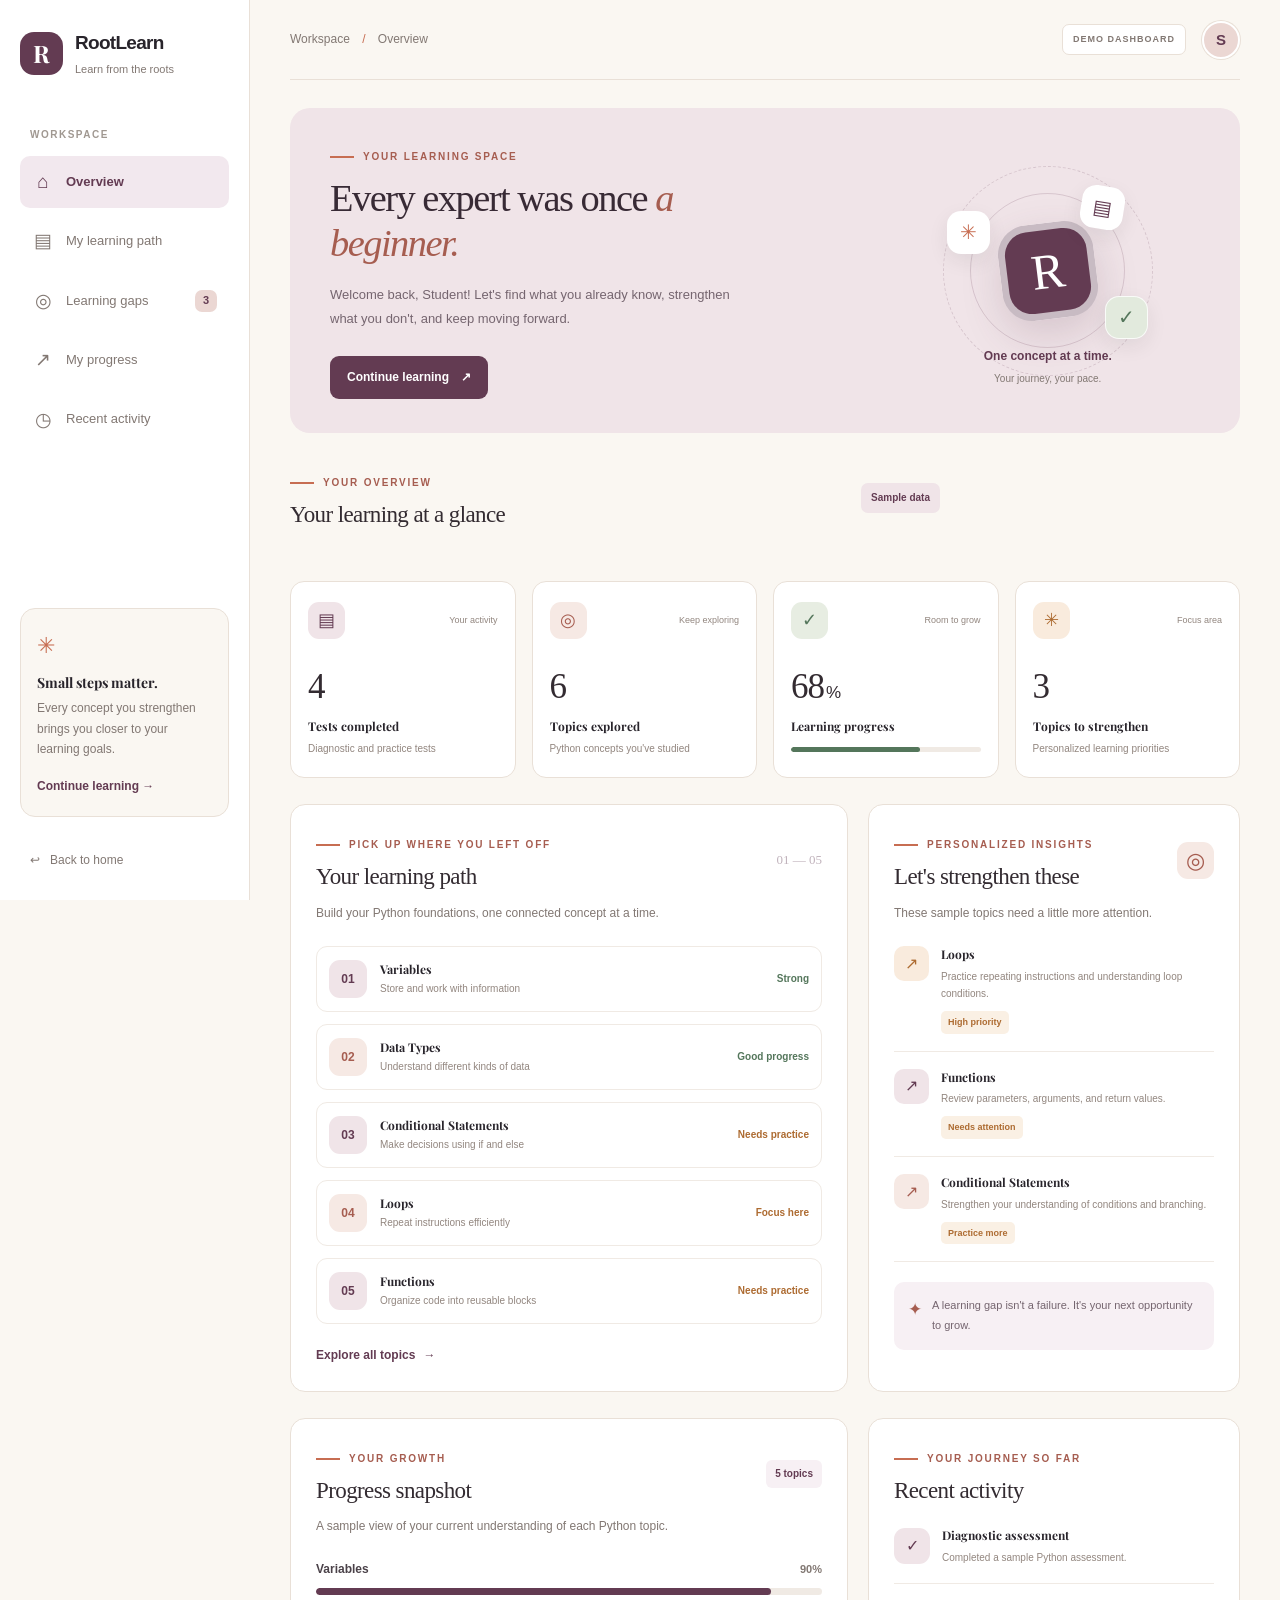
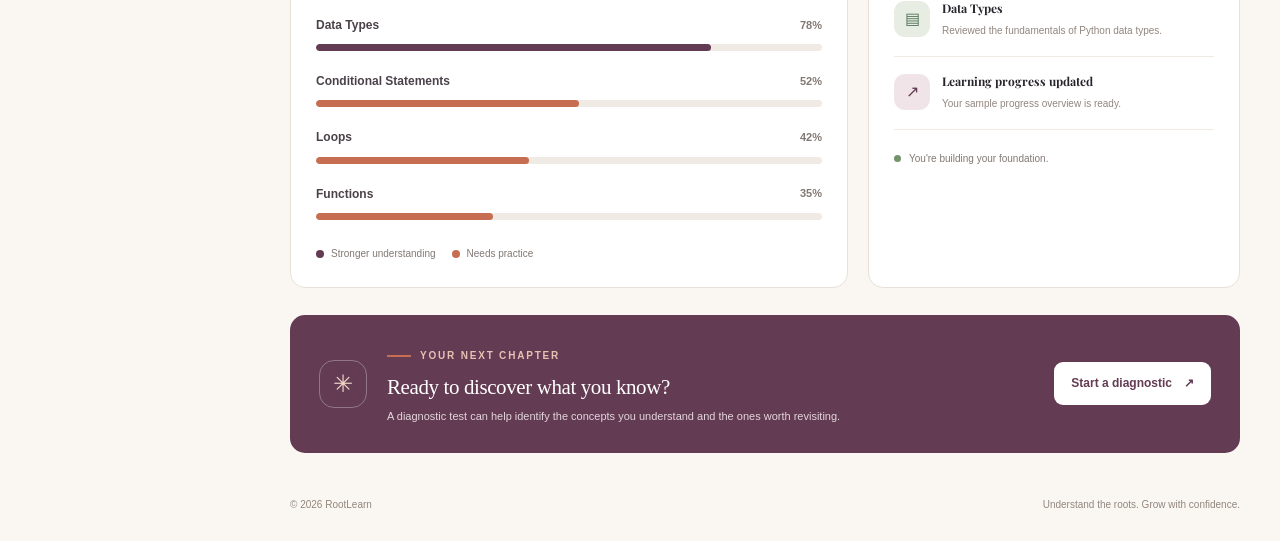
==== frontend/pages/dashboard.html @ 0cfa4fae "Initial commit: frontend, backend, and database setup" ====
<!DOCTYPE html>
<html lang="en">
<head>
    <meta charset="UTF-8">
    <meta name="viewport" content="width=device-width, initial-scale=1.0">

    <meta
        name="description"
        content="Your personalized RootLearn student dashboard."
    >

    <title>Student Dashboard | RootLearn</title>

    <link rel="stylesheet" href="../css/variables.css">
    <link rel="stylesheet" href="../css/style.css">
    <link rel="stylesheet" href="../css/dashboard.css">
</head>

<body class="dashboard-body">

    <div class="dashboard-layout">

        <!-- SIDEBAR -->
        <aside class="dashboard-sidebar" id="dashboardSidebar">

            <a href="../index.html" class="dashboard-brand">
                <span class="brand-mark">R</span>

                <span>
                    <strong>RootLearn</strong>
                    <small>Learn from the roots</small>
                </span>
            </a>

            <div class="sidebar-label">WORKSPACE</div>

            <nav class="sidebar-navigation" aria-label="Dashboard navigation">

                <a href="#overview" class="sidebar-link active">
                    <span class="sidebar-icon">⌂</span>
                    <span>Overview</span>
                </a>

                <a href="#learning-path" class="sidebar-link">
                    <span class="sidebar-icon">▤</span>
                    <span>My learning path</span>
                </a>

                <a href="#learning-gaps" class="sidebar-link">
                    <span class="sidebar-icon">◎</span>
                    <span>Learning gaps</span>
                    <span class="sidebar-count">3</span>
                </a>

                <a href="#progress" class="sidebar-link">
                    <span class="sidebar-icon">↗</span>
                    <span>My progress</span>
                </a>

                <a href="#recent-activity" class="sidebar-link">
                    <span class="sidebar-icon">◷</span>
                    <span>Recent activity</span>
                </a>

            </nav>

            <div class="sidebar-bottom">

                <div class="sidebar-help-card">
                    <span class="help-icon">✳</span>

                    <h3>Small steps matter.</h3>

                    <p>
                        Every concept you strengthen brings you
                        closer to your learning goals.
                    </p>

                    <a href="#learning-path">
                        Continue learning →
                    </a>
                </div>

                <a href="../index.html" class="sidebar-logout">
                    <span>↩</span>
                    Back to home
                </a>

            </div>

        </aside>


        <!-- MAIN CONTENT -->
        <main class="dashboard-main" id="overview">

            <!-- TOP BAR -->
            <header class="dashboard-topbar">

                <button
                    type="button"
                    class="mobile-menu-button"
                    id="mobileMenuButton"
                    aria-label="Toggle navigation menu"
                    aria-expanded="false"
                    aria-controls="dashboardSidebar"
                >
                    ☰
                </button>

                <div class="breadcrumb">
                    Workspace <span>/</span> Overview
                </div>

                <div class="topbar-actions">

                    <span class="demo-badge">
                        DEMO DASHBOARD
                    </span>

                    <div class="student-avatar" aria-label="Student profile">
                        S
                    </div>

                </div>

            </header>


            <!-- WELCOME -->
            <section class="welcome-section">

                <div class="welcome-copy">

                    <div class="eyebrow">
                        YOUR LEARNING SPACE
                    </div>

                    <h1>
                        Every expert was once
                        <span>a beginner.</span>
                    </h1>

                    <p>
                        Welcome back, Student! Let's find what you
                        already know, strengthen what you don't,
                        and keep moving forward.
                    </p>

                    <a href="#learning-path" class="button button-primary">
                        Continue learning <span aria-hidden="true">↗</span>
                    </a>

                </div>

                <div class="welcome-art" aria-hidden="true">

                    <div class="art-orbit orbit-one"></div>
                    <div class="art-orbit orbit-two"></div>

                    <div class="art-center">
                        <span>R</span>
                    </div>

                    <div class="art-floating art-book">▤</div>
                    <div class="art-floating art-sparkle">✳</div>
                    <div class="art-floating art-check">✓</div>

                    <div class="art-caption">
                        <strong>One concept at a time.</strong>
                        <span>Your journey, your pace.</span>
                    </div>

                </div>

            </section>


            <!-- LEARNING OVERVIEW -->
            <section class="dashboard-section">

                <div class="section-heading">

                    <div>
                        <div class="eyebrow">YOUR OVERVIEW</div>
                        <h2>Your learning at a glance</h2>
                    </div>

                    <span class="sample-note">
                        Sample data
                    </span>

                </div>

                <div class="stats-grid">

                    <article class="stat-card">
                        <div class="stat-card-top">
                            <span class="stat-icon plum-icon">▤</span>
                            <span class="stat-trend">Your activity</span>
                        </div>

                        <div class="stat-number" id="testsCompleted">4</div>
                        <h3>Tests completed</h3>
                        <p>Diagnostic and practice tests</p>
                    </article>

                    <article class="stat-card">
                        <div class="stat-card-top">
                            <span class="stat-icon rose-icon">◎</span>
                            <span class="stat-trend">Keep exploring</span>
                        </div>

                        <div class="stat-number" id="topicsStudied">6</div>
                        <h3>Topics explored</h3>
                        <p>Python concepts you've studied</p>
                    </article>

                    <article class="stat-card">
                        <div class="stat-card-top">
                            <span class="stat-icon green-icon">✓</span>
                            <span class="stat-trend">Room to grow</span>
                        </div>

                        <div class="stat-number">
                            <span id="overallProgress">68</span><small>%</small>
                        </div>

                        <h3>Learning progress</h3>

                        <div
                            class="mini-progress"
                            role="progressbar"
                            aria-label="Overall learning progress"
                            aria-valuemin="0"
                            aria-valuemax="100"
                            aria-valuenow="68"
                            id="overallProgressBar"
                        >
                            <span style="width: 68%"></span>
                        </div>
                    </article>

                    <article class="stat-card">
                        <div class="stat-card-top">
                            <span class="stat-icon orange-icon">✳</span>
                            <span class="stat-trend">Focus area</span>
                        </div>

                        <div class="stat-number" id="gapsCount">3</div>
                        <h3>Topics to strengthen</h3>
                        <p>Personalized learning priorities</p>
                    </article>

                </div>

            </section>


            <!-- LEARNING PATH AND GAPS -->
            <div class="dashboard-content-grid">

                <section
                    class="dashboard-panel learning-panel"
                    id="learning-path"
                >

                    <div class="panel-heading">

                        <div>
                            <div class="eyebrow">PICK UP WHERE YOU LEFT OFF</div>
                            <h2>Your learning path</h2>
                        </div>

                        <span class="panel-decoration">01 — 05</span>

                    </div>

                    <p class="panel-description">
                        Build your Python foundations, one connected
                        concept at a time.
                    </p>

                    <div class="learning-path-list" id="learningPathList">

                        <!-- Populated by dashboard.js -->

                    </div>

                    <a href="#learning-path" class="text-link" id="viewTopicsButton">
                        Explore all topics <span aria-hidden="true">→</span>
                    </a>

                </section>


                <section
                    class="dashboard-panel gaps-panel"
                    id="learning-gaps"
                >

                    <div class="panel-heading">

                        <div>
                            <div class="eyebrow">PERSONALIZED INSIGHTS</div>
                            <h2>Let's strengthen these</h2>
                        </div>

                        <span class="gap-heading-icon">◎</span>

                    </div>

                    <p class="panel-description">
                        These sample topics need a little more attention.
                    </p>

                    <div class="gap-list" id="learningGapsList">

                        <!-- Populated by dashboard.js -->

                    </div>

                    <div class="encouragement-box">
                        <span>✦</span>

                        <p>
                            A learning gap isn't a failure.
                            It's your next opportunity to grow.
                        </p>
                    </div>

                </section>

            </div>


            <!-- PROGRESS AND ACTIVITY -->
            <div class="dashboard-content-grid lower-grid">

                <section
                    class="dashboard-panel progress-panel"
                    id="progress"
                >

                    <div class="panel-heading">

                        <div>
                            <div class="eyebrow">YOUR GROWTH</div>
                            <h2>Progress snapshot</h2>
                        </div>

                        <span class="progress-period">5 topics</span>

                    </div>

                    <p class="panel-description">
                        A sample view of your current understanding
                        of each Python topic.
                    </p>

                    <div
                        class="topic-progress-list"
                        id="topicProgressList"
                    >
                        <!-- Populated by dashboard.js -->
                    </div>

                    <div class="chart-legend">
                        <span class="legend-dot mastered-dot"></span>
                        Stronger understanding

                        <span class="legend-dot developing-dot"></span>
                        Needs practice
                    </div>

                </section>


                <section
                    class="dashboard-panel activity-panel"
                    id="recent-activity"
                >

                    <div class="panel-heading">

                        <div>
                            <div class="eyebrow">YOUR JOURNEY SO FAR</div>
                            <h2>Recent activity</h2>
                        </div>

                    </div>

                    <div class="activity-list" id="recentActivityList">
                        <!-- Populated by dashboard.js -->
                    </div>

                    <div class="activity-footer">
                        <span class="activity-status-dot"></span>
                        You're building your foundation.
                    </div>

                </section>

            </div>


            <!-- BOTTOM CALL TO ACTION -->
            <section class="dashboard-cta">

                <div class="cta-symbol" aria-hidden="true">✳</div>

                <div class="cta-copy">
                    <div class="eyebrow">YOUR NEXT CHAPTER</div>

                    <h2>Ready to discover what you know?</h2>

                    <p>
                        A diagnostic test can help identify the concepts
                        you understand and the ones worth revisiting.
                    </p>
                </div>

                <button
                    type="button"
                    class="button button-light"
                    id="startDiagnosticButton"
                >
                    Start a diagnostic <span aria-hidden="true">↗</span>
                </button>

            </section>


            <footer class="dashboard-footer">
                <span>© <span id="dashboardYear"></span> RootLearn</span>
                <span>Understand the roots. Grow with confidence.</span>
            </footer>

        </main>

    </div>


    <!-- FEEDBACK MESSAGE -->
    <div
        class="dashboard-toast"
        id="dashboardToast"
        role="status"
        aria-live="polite"
    ></div>

    <script src="../js/dashboard.js"></script>

</body>
</html>
---- frontend/css/variables.css ----
/* =========================================
   ROOTLEARN — DESIGN TOKENS
   ========================================= */

:root {
    /* Brand colours */
    --color-bg: #FAF7F2;
    --color-primary: #633B52;
    --color-primary-dark: #48283B;
    --color-accent: #C76D52;
    --color-accent-soft: #EBD7D3;

    /* Surfaces */
    --color-surface: #FFFFFF;
    --color-border: #E9E0D7;

    /* Text */
    --color-text: #28242B;
    --color-text-muted: #827873;

    /* Status colours */
    --color-success: #54765B;
    --color-warning: #A66B32;
    --color-danger: #B64A4A;

    /* Typography */
    --font-heading: Georgia, "Times New Roman", serif;
    --font-body: "Segoe UI", Arial, sans-serif;

    /* Spacing */
    --space-1: 0.25rem;
    --space-2: 0.5rem;
    --space-3: 0.75rem;
    --space-4: 1rem;
    --space-5: 1.5rem;
    --space-6: 2rem;
    --space-7: 3rem;
    --space-8: 4rem;

    /* Corners */
    --radius-sm: 8px;
    --radius-md: 16px;
    --radius-lg: 24px;
    --radius-pill: 999px;

    /* Shadows */
    --shadow-soft: 0 8px 30px rgba(40, 36, 43, 0.06);
    --shadow-hover: 0 14px 36px rgba(40, 36, 43, 0.10);

    /* Layout */
    --container-width: 1180px;

    /* Motion */
    --transition-fast: 180ms ease;
}
---- frontend/css/style.css ----
/* =========================================
   ROOTLEARN — GLOBAL STYLES
   ========================================= */

@import url("https://fonts.googleapis.com/css2?family=DM+Sans:wght@400;500;600;700&family=Playfair+Display:wght@500;600;700&display=swap");

* {
    box-sizing: border-box;
}

html {
    scroll-behavior: smooth;
}

body {
    margin: 0;
    background: var(--color-bg);
    color: var(--color-text);
    font-family: "DM Sans", var(--font-body);
    line-height: 1.6;
    -webkit-font-smoothing: antialiased;
}

button,
input,
textarea,
select {
    font: inherit;
}

button,
a {
    -webkit-tap-highlight-color: transparent;
}

a {
    color: inherit;
    text-decoration: none;
}

button {
    cursor: pointer;
}

button:focus-visible,
a:focus-visible,
input:focus-visible {
    outline: 3px solid var(--color-accent);
    outline-offset: 4px;
}

img {
    display: block;
    max-width: 100%;
}

h1,
h2,
h3,
h4,
p {
    margin-top: 0;
}

h1,
h2,
h3 {
    font-family: "Playfair Display", var(--font-heading);
    line-height: 1.15;
}

h1 {
    font-size: clamp(2.7rem, 6vw, 5rem);
    letter-spacing: -0.045em;
}

h2 {
    font-size: clamp(2rem, 4vw, 3.1rem);
    letter-spacing: -0.035em;
}

h3 {
    font-size: 1.4rem;
}

p {
    color: var(--color-text-muted);
}

.container {
    width: min(
        calc(100% - 40px),
        var(--container-width)
    );
    margin-inline: auto;
}

/* =========================================
   BUTTONS
   ========================================= */

.button {
    display: inline-flex;
    align-items: center;
    justify-content: center;
    gap: 10px;
    min-height: 46px;
    padding: 12px 22px;
    border: 1px solid transparent;
    border-radius: var(--radius-pill);
    font-size: 0.94rem;
    font-weight: 700;
    transition:
        background var(--transition-fast),
        color var(--transition-fast),
        transform var(--transition-fast),
        box-shadow var(--transition-fast);
}

.button:hover {
    transform: translateY(-2px);
}

.button-primary {
    background: var(--color-primary);
    color: white;
}

.button-primary:hover {
    background: var(--color-primary-dark);
    box-shadow: var(--shadow-soft);
}

.button-secondary {
    background: transparent;
    color: var(--color-primary);
    border-color: var(--color-border);
}

.button-secondary:hover {
    background: var(--color-accent-soft);
    border-color: var(--color-accent-soft);
}

/* =========================================
   NAVIGATION
   ========================================= */

.site-header {
    position: sticky;
    top: 0;
    z-index: 100;
    background: rgba(250, 247, 242, 0.92);
    backdrop-filter: blur(16px);
    border-bottom: 1px solid rgba(233, 224, 215, 0.8);
}

.navbar {
    min-height: 78px;
    display: flex;
    align-items: center;
    justify-content: space-between;
    gap: 24px;
}

.brand {
    display: inline-flex;
    align-items: center;
    gap: 11px;
    color: var(--color-primary);
    font-weight: 700;
    font-size: 1.3rem;
    letter-spacing: -0.04em;
}

.brand-mark {
    display: grid;
    place-items: center;
    width: 38px;
    height: 38px;
    border-radius: 12px;
    background: var(--color-primary);
    color: white;
    font-family: "Playfair Display", Georgia, serif;
    font-size: 1.35rem;
}

.nav-links {
    display: flex;
    align-items: center;
    gap: 30px;
}

.nav-links a {
    color: var(--color-text-muted);
    font-size: 0.92rem;
    font-weight: 600;
    transition: color var(--transition-fast);
}

.nav-links a:hover {
    color: var(--color-primary);
}

.nav-actions {
    display: flex;
    align-items: center;
    gap: 12px;
}

/* =========================================
   LABELS AND CARDS
   ========================================= */

.eyebrow {
    display: inline-flex;
    align-items: center;
    gap: 9px;
    margin-bottom: 22px;
    color: var(--color-primary);
    font-size: 0.77rem;
    font-weight: 700;
    letter-spacing: 0.12em;
    text-transform: uppercase;
}

.eyebrow::before {
    content: "";
    width: 24px;
    height: 2px;
    background: var(--color-accent);
}

.card {
    padding: 28px;
    background: var(--color-surface);
    border: 1px solid var(--color-border);
    border-radius: var(--radius-lg);
    box-shadow: var(--shadow-soft);
    transition:
        transform var(--transition-fast),
        box-shadow var(--transition-fast);
}

.card-hover:hover {
    transform: translateY(-5px);
    box-shadow: var(--shadow-hover);
}

/* =========================================
   FOOTER
   ========================================= */

.site-footer {
    padding: 32px 0;
    border-top: 1px solid var(--color-border);
}

.footer-content {
    display: flex;
    align-items: center;
    justify-content: space-between;
    gap: 20px;
    flex-wrap: wrap;
}

.footer-content p {
    margin: 0;
    font-size: 0.85rem;
}

/* =========================================
   RESPONSIVE NAVIGATION
   ========================================= */

@media (max-width: 760px) {
    .navbar {
        min-height: 70px;
        flex-wrap: wrap;
        padding-block: 14px;
    }

    .nav-links {
        order: 3;
        width: 100%;
        justify-content: center;
        gap: 20px;
        flex-wrap: wrap;
    }

    .nav-links a {
        font-size: 0.84rem;
    }

    .nav-actions .button {
        min-height: 40px;
        padding: 9px 14px;
        font-size: 0.85rem;
    }

    .container {
        width: min(calc(100% - 28px), var(--container-width));
    }

    .card {
        padding: 22px;
    }

    .footer-content {
        align-items: flex-start;
        flex-direction: column;
    }
}

@media (prefers-reduced-motion: reduce) {
    *,
    *::before,
    *::after {
        scroll-behavior: auto !important;
        transition-duration: 0.01ms !important;
        animation-duration: 0.01ms !important;
        animation-iteration-count: 1 !important;
    }
}
/* =========================================
   ROOTLEARN — LANDING PAGE
   ========================================= */

/* HERO */

.hero {
    position: relative;
    overflow: hidden;
    padding: 92px 0 110px;
}

.hero-grid {
    display: grid;
    grid-template-columns: 1.05fr 0.95fr;
    align-items: center;
    gap: 64px;
}

.hero-copy {
    position: relative;
    z-index: 2;
}

.hero-copy h1 {
    max-width: 680px;
    margin-bottom: 26px;
}

.hero-highlight {
    color: var(--color-primary);
    font-style: italic;
}

.hero-description {
    max-width: 530px;
    margin-bottom: 32px;
    font-size: 1.08rem;
    line-height: 1.9;
}

.hero-actions {
    display: flex;
    align-items: center;
    gap: 12px;
    flex-wrap: wrap;
}

.hero-note {
    display: flex;
    align-items: center;
    gap: 12px;
    margin-top: 32px;
}

.note-icon {
    display: grid;
    place-items: center;
    flex-shrink: 0;
    width: 36px;
    height: 36px;
    border-radius: 50%;
    background: var(--color-accent-soft);
    color: var(--color-primary);
}

.hero-note p {
    margin: 0;
    font-size: 0.85rem;
}


/* HERO VISUAL */

.hero-visual {
    position: relative;
    min-width: 0;
    padding: 24px 12px 50px;
}

.decor {
    position: absolute;
    z-index: 0;
    border-radius: 50%;
    pointer-events: none;
}

.decor-one {
    top: -12px;
    right: 10px;
    width: 250px;
    height: 250px;
    background: var(--color-accent-soft);
    opacity: 0.6;
}

.decor-two {
    bottom: 8px;
    left: -25px;
    width: 170px;
    height: 170px;
    background: #E6DDD0;
    opacity: 0.8;
}

.learning-card {
    position: relative;
    z-index: 1;
    padding: 32px;
    background: var(--color-surface);
    border: 1px solid var(--color-border);
    border-radius: 28px;
    box-shadow: 0 24px 70px rgba(40, 36, 43, 0.11);
}

.learning-card-top {
    display: flex;
    align-items: flex-start;
    justify-content: space-between;
    gap: 16px;
}

.small-label,
.feature-label {
    color: var(--color-text-muted);
    font-size: 0.69rem;
    font-weight: 700;
    letter-spacing: 0.11em;
}

.journey-title {
    margin: 12px 0 0;
    font-family: "Playfair Display", Georgia, serif;
    font-size: 1.8rem;
}

.journey-symbol {
    display: grid;
    place-items: center;
    width: 42px;
    height: 42px;
    flex-shrink: 0;
    border-radius: 14px;
    background: var(--color-accent-soft);
    color: var(--color-primary);
    font-size: 1.25rem;
}

.journey-status {
    display: flex;
    align-items: center;
    gap: 8px;
    margin-top: 24px;
    padding: 12px;
    border-radius: var(--radius-sm);
    background: #FAF7F2;
    color: var(--color-text-muted);
    font-size: 0.79rem;
}

.status-dot {
    width: 8px;
    height: 8px;
    border-radius: 50%;
    background: var(--color-success);
}

.journey-path {
    display: grid;
    gap: 0;
    margin-top: 20px;
}

.path-item {
    position: relative;
    display: flex;
    align-items: center;
    gap: 12px;
    padding: 17px 0;
}

.path-item + .path-item {
    border-top: 1px solid var(--color-border);
}

.path-marker {
    display: grid;
    place-items: center;
    flex-shrink: 0;
    width: 36px;
    height: 36px;
    border-radius: 12px;
    background: #F0EAE2;
    color: var(--color-primary);
    font-size: 0.9rem;
    font-weight: 700;
}

.completed .path-marker {
    background: #E8EFE5;
    color: var(--color-success);
}

.needs-attention .path-marker {
    background: var(--color-accent-soft);
    color: var(--color-primary);
}

.path-copy {
    display: grid;
    gap: 3px;
    min-width: 0;
    flex: 1;
}

.path-copy strong {
    font-size: 0.85rem;
    font-weight: 700;
}

.path-copy span {
    color: var(--color-text-muted);
    font-size: 0.75rem;
}

.path-tag {
    flex-shrink: 0;
    padding: 5px 9px;
    border-radius: var(--radius-pill);
    background: #F4F0EB;
    color: var(--color-text-muted);
    font-size: 0.68rem;
    font-weight: 700;
}

.needs-attention .path-tag {
    background: var(--color-accent-soft);
    color: var(--color-primary);
}

.learning-card-bottom {
    display: flex;
    align-items: center;
    gap: 12px;
    margin-top: 16px;
    padding-top: 20px;
    border-top: 1px solid var(--color-border);
}

.bottom-symbol {
    color: var(--color-accent);
    font-size: 1.4rem;
}

.learning-card-bottom p {
    margin: 0;
    font-size: 0.8rem;
}

.floating-note {
    position: absolute;
    z-index: 2;
    right: -14px;
    bottom: 0;
    display: flex;
    align-items: center;
    gap: 12px;
    max-width: 280px;
    padding: 17px 20px;
    background: white;
    border: 1px solid var(--color-border);
    border-radius: 18px;
    box-shadow: var(--shadow-hover);
}

.floating-note > span {
    display: grid;
    place-items: center;
    width: 36px;
    height: 36px;
    flex-shrink: 0;
    border-radius: 12px;
    background: var(--color-primary);
    color: white;
}

.floating-note strong {
    display: block;
    font-size: 0.82rem;
}

.floating-note p {
    margin: 3px 0 0;
    font-size: 0.72rem;
}


/* GENERAL SECTIONS */

.section {
    padding: 100px 0;
}

.section-heading {
    max-width: 650px;
    margin-bottom: 52px;
}

.section-heading h2 {
    margin-bottom: 20px;
}

.section-heading > p {
    max-width: 540px;
    font-size: 1rem;
    line-height: 1.9;
}


/* HOW IT WORKS */

.how-section {
    background: #F0EAE2;
}

.steps-grid {
    display: grid;
    grid-template-columns: repeat(4, minmax(0, 1fr));
    gap: 18px;
}

.step-card {
    position: relative;
    min-width: 0;
    padding: 28px 23px;
    background: rgba(255, 255, 255, 0.75);
    border: 1px solid rgba(233, 224, 215, 0.9);
    border-radius: var(--radius-md);
    transition:
        transform var(--transition-fast),
        box-shadow var(--transition-fast);
}

.step-card:hover {
    transform: translateY(-5px);
    box-shadow: var(--shadow-soft);
}

.step-number {
    position: absolute;
    top: 24px;
    right: 22px;
    color: #B4A69B;
    font-size: 0.75rem;
    font-weight: 700;
}

.step-icon {
    display: grid;
    place-items: center;
    width: 48px;
    height: 48px;
    margin-bottom: 25px;
    border-radius: 15px;
    background: var(--color-accent-soft);
    color: var(--color-primary);
    font-size: 1.4rem;
}

.step-card h3 {
    margin-bottom: 12px;
    font-size: 1.3rem;
}

.step-card p {
    margin-bottom: 0;
    font-size: 0.87rem;
    line-height: 1.8;
}


/* FEATURES */

.features-section {
    background: var(--color-bg);
}

.features-grid {
    display: grid;
    grid-template-columns: repeat(2, minmax(0, 1fr));
    gap: 20px;
}

.feature-card {
    min-width: 0;
    padding: 32px;
    background: white;
    border: 1px solid var(--color-border);
    border-radius: var(--radius-lg);
    transition:
        transform var(--transition-fast),
        box-shadow var(--transition-fast);
}

.feature-card:hover {
    transform: translateY(-4px);
    box-shadow: var(--shadow-hover);
}

.feature-card-large {
    grid-row: span 2;
    display: flex;
    flex-direction: column;
    justify-content: center;
    background: #EDE3DB;
}

.feature-icon {
    display: grid;
    place-items: center;
    width: 48px;
    height: 48px;
    margin-bottom: 26px;
    border-radius: 15px;
    background: var(--color-accent-soft);
    color: var(--color-primary);
    font-size: 1.35rem;
}

.feature-label {
    display: block;
    margin-bottom: 14px;
}

.feature-card h3 {
    max-width: 420px;
    margin-bottom: 14px;
    font-size: 1.55rem;
}

.feature-card p {
    max-width: 450px;
    margin-bottom: 0;
    line-height: 1.9;
    font-size: 0.92rem;
}

.mini-topic-map {
    display: flex;
    align-items: center;
    justify-content: space-between;
    gap: 8px;
    flex-wrap: wrap;
    margin-top: 38px;
    padding: 16px;
    background: rgba(255, 255, 255, 0.65);
    border: 1px solid rgba(99, 59, 82, 0.12);
    border-radius: 14px;
}

.mini-topic-map span:nth-child(odd) {
    padding: 9px 12px;
    border-radius: 10px;
    background: white;
    color: var(--color-primary);
    font-size: 0.77rem;
    font-weight: 700;
}

.mini-topic-map span:nth-child(even) {
    color: var(--color-accent);
}


/* APPROACH */

.approach-section {
    padding: 90px 0;
    background: var(--color-primary);
    color: white;
}

.approach-inner {
    display: grid;
    grid-template-columns: 100px minmax(0, 700px);
    align-items: start;
    justify-content: center;
    gap: 40px;
}

.approach-symbol {
    display: grid;
    place-items: center;
    width: 82px;
    height: 82px;
    border: 1px solid rgba(255, 255, 255, 0.3);
    border-radius: 25px;
    color: #F0C6B8;
    font-size: 2.5rem;
}

.approach-section .eyebrow {
    color: #F0C6B8;
}

.approach-section h2 {
    margin-bottom: 24px;
    color: white;
}

.approach-section p {
    max-width: 620px;
    margin-bottom: 0;
    color: rgba(255, 255, 255, 0.75);
    line-height: 1.9;
}


/* FINAL CALL TO ACTION */

.final-cta {
    padding: 100px 0;
    text-align: center;
}

.final-cta-inner {
    display: flex;
    align-items: center;
    flex-direction: column;
}

.final-cta h2 {
    margin-bottom: 22px;
}

.final-cta p {
    max-width: 530px;
    margin-bottom: 30px;
    line-height: 1.9;
}

.button-light {
    background: var(--color-accent);
    color: white;
}

.button-light:hover {
    background: #AE593F;
    box-shadow: var(--shadow-soft);
}


/* RESPONSIVE LANDING PAGE */

@media (max-width: 1000px) {
    .hero-grid {
        grid-template-columns: 1fr;
        gap: 35px;
    }

    .hero-copy {
        max-width: 720px;
    }

    .hero-visual {
        width: min(100%, 620px);
        margin-inline: auto;
    }

    .steps-grid {
        grid-template-columns: repeat(2, minmax(0, 1fr));
    }

    .approach-inner {
        grid-template-columns: 75px minmax(0, 1fr);
        gap: 25px;
    }

    .approach-symbol {
        width: 70px;
        height: 70px;
    }
}

@media (max-width: 600px) {
    .hero {
        padding: 60px 0 80px;
    }

    .hero-grid {
        gap: 25px;
    }

    .hero-actions {
        align-items: stretch;
        flex-direction: column;
    }

    .hero-actions .button {
        width: 100%;
    }

    .hero-visual {
        padding: 18px 0 45px;
    }

    .learning-card {
        padding: 22px 18px;
        border-radius: 22px;
    }

    .journey-title {
        font-size: 1.45rem;
    }

    .path-item {
        gap: 9px;
    }

    .path-copy strong {
        font-size: 0.76rem;
    }

    .path-copy span {
        font-size: 0.69rem;
    }

    .path-tag {
        padding: 4px 7px;
        font-size: 0.62rem;
    }

    .floating-note {
        right: 0;
        max-width: 245px;
        padding: 13px 15px;
    }

    .section {
        padding: 70px 0;
    }

    .steps-grid,
    .features-grid {
        grid-template-columns: 1fr;
    }

    .feature-card-large {
        grid-row: auto;
    }

    .mini-topic-map {
        justify-content: center;
    }

    .approach-section {
        padding: 70px 0;
    }

    .approach-inner {
        grid-template-columns: 1fr;
        gap: 24px;
    }

    .final-cta {
        padding: 75px 0;
    }
}
---- frontend/css/dashboard.css ----
/* ==========================================
   ROOTLEARN — STUDENT DASHBOARD
   Warm editorial learning experience
========================================== */

.dashboard-body {
    margin: 0;
    min-height: 100vh;
    background: #FAF7F2;
    color: #28242B;
    font-family: "Segoe UI", Arial, sans-serif;
    font-size: 14px;
}

.dashboard-body * {
    box-sizing: border-box;
}

.dashboard-body a {
    text-decoration: none;
}

.dashboard-layout {
    min-height: 100vh;
}

/* ==========================================
   SIDEBAR
========================================== */

.dashboard-sidebar {
    position: fixed;
    inset: 0 auto 0 0;
    z-index: 100;
    display: flex;
    flex-direction: column;
    width: 250px;
    padding: 28px 20px 20px;
    background: #FFFFFF;
    border-right: 1px solid #E9E0D7;
    overflow-y: auto;
}

.dashboard-brand {
    display: flex;
    align-items: center;
    gap: 12px;
    margin-bottom: 48px;
    color: #28242B;
}

.brand-mark {
    display: grid;
    place-items: center;
    width: 43px;
    height: 43px;
    border-radius: 14px;
    background: #633B52;
    color: white;
    font-size: 24px;
    font-weight: 700;
}

.dashboard-brand strong,
.dashboard-brand small {
    display: block;
}

.dashboard-brand strong {
    font-size: 19px;
    letter-spacing: -0.7px;
}

.dashboard-brand small {
    margin-top: 3px;
    color: #827873;
    font-size: 11px;
}

.sidebar-label {
    margin: 0 0 13px 10px;
    color: #A09891;
    font-size: 10px;
    font-weight: 700;
    letter-spacing: 1.5px;
}

.sidebar-navigation {
    display: grid;
    gap: 7px;
}

.sidebar-link {
    display: flex;
    align-items: center;
    gap: 12px;
    min-height: 46px;
    padding: 11px 12px;
    border-radius: 10px;
    color: #827873;
    font-size: 13px;
    font-weight: 500;
    transition: background 0.2s ease, color 0.2s ease;
}

.sidebar-link:hover {
    background: #FAF7F2;
    color: #633B52;
}

.sidebar-link.active {
    background: #F2E8EE;
    color: #633B52;
    font-weight: 700;
}

.sidebar-icon {
    display: grid;
    place-items: center;
    width: 22px;
    font-size: 19px;
}

.sidebar-count {
    display: grid;
    place-items: center;
    width: 22px;
    height: 22px;
    margin-left: auto;
    border-radius: 7px;
    background: #EBD7D3;
    color: #633B52;
    font-size: 11px;
    font-weight: 700;
}

.sidebar-bottom {
    margin-top: auto;
    padding-top: 32px;
}

.sidebar-help-card {
    padding: 19px 16px;
    border: 1px solid #E9E0D7;
    border-radius: 15px;
    background: #FAF7F2;
}

.help-icon {
    color: #C76D52;
    font-size: 22px;
}

.sidebar-help-card h3 {
    margin: 12px 0 7px;
    font-size: 14px;
}

.sidebar-help-card p {
    margin: 0 0 15px;
    color: #827873;
    font-size: 12px;
    line-height: 1.7;
}

.sidebar-help-card a {
    color: #633B52;
    font-size: 12px;
    font-weight: 700;
}

.sidebar-logout {
    display: flex;
    align-items: center;
    gap: 10px;
    margin-top: 24px;
    padding: 10px;
    color: #827873;
    font-size: 12px;
}

/* ==========================================
   MAIN CONTENT AND TOP BAR
========================================== */

.dashboard-main {
    min-width: 0;
    margin-left: 250px;
    padding: 0 40px 24px;
}

.dashboard-topbar {
    display: flex;
    align-items: center;
    justify-content: space-between;
    min-height: 80px;
    border-bottom: 1px solid #E9E0D7;
}

.breadcrumb {
    color: #827873;
    font-size: 12px;
}

.breadcrumb span {
    margin: 0 9px;
    color: #C76D52;
}

.topbar-actions {
    display: flex;
    align-items: center;
    gap: 16px;
}

.demo-badge {
    padding: 7px 10px;
    border: 1px solid #E9E0D7;
    border-radius: 7px;
    background: white;
    color: #827873;
    font-size: 9px;
    font-weight: 800;
    letter-spacing: 1px;
}

.student-avatar {
    display: grid;
    place-items: center;
    width: 38px;
    height: 38px;
    border: 2px solid white;
    border-radius: 50%;
    background: #EBD7D3;
    color: #633B52;
    font-size: 15px;
    font-weight: 700;
    box-shadow: 0 0 0 1px #E9E0D7;
}

.mobile-menu-button {
    display: none;
}

/* ==========================================
   WELCOME SECTION
========================================== */

.welcome-section {
    position: relative;
    display: grid;
    grid-template-columns: 1.3fr 0.7fr;
    align-items: center;
    min-height: 285px;
    margin-top: 28px;
    padding: 34px 40px;
    overflow: hidden;
    border-radius: 20px;
    background: #F0E4E8;
}

.welcome-copy {
    position: relative;
    z-index: 2;
    max-width: 530px;
}

.eyebrow {
    margin-bottom: 11px;
    color: #A65D50;
    font-size: 10px;
    font-weight: 800;
    letter-spacing: 1.8px;
}

.welcome-copy h1 {
    max-width: 470px;
    margin: 0;
    color: #382A35;
    font-family: Georgia, "Times New Roman", serif;
    font-size: clamp(29px, 3vw, 42px);
    font-weight: 500;
    letter-spacing: -1.5px;
    line-height: 1.18;
}

.welcome-copy h1 span {
    color: #A65D50;
    font-style: italic;
}

.welcome-copy > p {
    max-width: 420px;
    margin: 16px 0 24px;
    color: #75656F;
    font-size: 13px;
    line-height: 1.9;
}

.dashboard-body .button {
    display: inline-flex;
    align-items: center;
    justify-content: center;
    gap: 12px;
    min-height: 43px;
    padding: 12px 17px;
    border: 0;
    border-radius: 9px;
    cursor: pointer;
    font-family: inherit;
    font-size: 12px;
    font-weight: 700;
    transition: transform 0.2s ease, background 0.2s ease;
}

.dashboard-body .button:hover {
    transform: translateY(-2px);
}

.dashboard-body .button-primary {
    background: #633B52;
    color: white;
}

.dashboard-body .button-primary:hover {
    background: #4D2C40;
}

/* Decorative learning illustration */

.welcome-art {
    position: relative;
    display: grid;
    place-items: center;
    min-height: 230px;
}

.art-orbit {
    position: absolute;
    width: 180px;
    height: 180px;
    border: 1px solid rgba(99, 59, 82, 0.18);
    border-radius: 50%;
}

.orbit-one {
    width: 155px;
    height: 155px;
}

.orbit-two {
    width: 210px;
    height: 210px;
    border-style: dashed;
}

.art-center {
    position: relative;
    z-index: 2;
    display: grid;
    place-items: center;
    width: 96px;
    height: 96px;
    border: 7px solid rgba(255, 255, 255, 0.65);
    border-radius: 30px;
    background: #633B52;
    color: white;
    font-family: Georgia, serif;
    font-size: 50px;
    box-shadow: 0 15px 40px rgba(99, 59, 82, 0.18);
    transform: rotate(-7deg);
}

.art-floating {
    position: absolute;
    z-index: 3;
    display: grid;
    place-items: center;
    width: 43px;
    height: 43px;
    border: 1px solid rgba(255, 255, 255, 0.8);
    border-radius: 14px;
    background: white;
    box-shadow: 0 7px 20px rgba(40, 36, 43, 0.08);
    font-size: 20px;
}

.art-book {
    top: 30px;
    right: 25%;
    color: #633B52;
    transform: rotate(9deg);
}

.art-sparkle {
    top: 55px;
    left: 17%;
    color: #C76D52;
}

.art-check {
    right: 17%;
    bottom: 47px;
    background: #E2EADD;
    color: #54765B;
}

.art-caption {
    position: absolute;
    right: 0;
    bottom: -1px;
    left: 0;
    display: grid;
    gap: 4px;
    text-align: center;
}

.art-caption strong {
    color: #633B52;
    font-size: 12px;
}

.art-caption span {
    color: #827873;
    font-size: 10px;
}

/* ==========================================
   SECTION HEADINGS
========================================== */

.dashboard-section {
    margin-top: 35px;
}

.section-heading,
.panel-heading {
    display: flex;
    align-items: center;
    justify-content: space-between;
    gap: 15px;
}

.section-heading h2,
.panel-heading h2 {
    margin: 0;
    color: #332B31;
    font-family: Georgia, "Times New Roman", serif;
    font-size: 23px;
    font-weight: 500;
    letter-spacing: -0.6px;
}

.sample-note {
    padding: 7px 10px;
    border-radius: 7px;
    background: #F0E4E8;
    color: #633B52;
    font-size: 10px;
    font-weight: 700;
}

/* ==========================================
   STATISTICS CARDS
========================================== */

.stats-grid {
    display: grid;
    grid-template-columns: repeat(4, minmax(0, 1fr));
    gap: 16px;
    margin-top: 21px;
}

.stat-card {
    min-width: 0;
    padding: 20px 17px;
    border: 1px solid #E9E0D7;
    border-radius: 14px;
    background: #FFFFFF;
    transition: transform 0.2s ease, box-shadow 0.2s ease;
}

.stat-card:hover {
    transform: translateY(-3px);
    box-shadow: 0 10px 25px rgba(40, 36, 43, 0.05);
}

.stat-card-top {
    display: flex;
    align-items: center;
    justify-content: space-between;
    gap: 7px;
}

.stat-icon {
    display: grid;
    place-items: center;
    width: 37px;
    height: 37px;
    border-radius: 11px;
    font-size: 18px;
}

.plum-icon {
    background: #F0E4E8;
    color: #633B52;
}

.rose-icon {
    background: #F6E9E4;
    color: #A65D50;
}

.green-icon {
    background: #E7EDE2;
    color: #54765B;
}

.orange-icon {
    background: #F9EBDD;
    color: #AD6B31;
}

.stat-trend {
    color: #92867F;
    font-size: 9px;
}

.stat-number {
    margin-top: 20px;
    color: #332B31;
    font-family: Georgia, serif;
    font-size: 35px;
    font-weight: 500;
    letter-spacing: -1px;
}

.stat-number small {
    margin-left: 2px;
    font-family: "Segoe UI", Arial, sans-serif;
    font-size: 17px;
}

.stat-card h3 {
    margin: 5px 0 8px;
    font-size: 12px;
    font-weight: 700;
}

.stat-card > p {
    margin: 0;
    color: #92867F;
    font-size: 10px;
    line-height: 1.6;
}

.mini-progress {
    height: 5px;
    margin-top: 14px;
    overflow: hidden;
    border-radius: 10px;
    background: #F0EAE4;
}

.mini-progress span {
    display: block;
    height: 100%;
    border-radius: inherit;
    background: #54765B;
    transition: width 0.5s ease;
}

/* ==========================================
   TWO-COLUMN PANELS
========================================== */

.dashboard-content-grid {
    display: grid;
    grid-template-columns: minmax(0, 1.2fr) minmax(0, 0.8fr);
    gap: 20px;
    margin-top: 26px;
}

.dashboard-panel {
    min-width: 0;
    padding: 25px;
    border: 1px solid #E9E0D7;
    border-radius: 15px;
    background: #FFFFFF;
}

.panel-decoration {
    color: #C1B3BC;
    font-family: Georgia, serif;
    font-size: 13px;
}

.gap-heading-icon {
    display: grid;
    place-items: center;
    width: 37px;
    height: 37px;
    border-radius: 11px;
    background: #F6E9E4;
    color: #A65D50;
    font-size: 22px;
}

.panel-description {
    margin: 12px 0 22px;
    color: #827873;
    font-size: 12px;
    line-height: 1.8;
}

/* ==========================================
   LEARNING PATH
========================================== */

.learning-path-list {
    display: grid;
    gap: 12px;
}

.learning-topic {
    display: flex;
    align-items: center;
    gap: 13px;
    padding: 13px 12px;
    border: 1px solid #F0EAE4;
    border-radius: 11px;
    transition: border-color 0.2s ease, background 0.2s ease;
}

.learning-topic:hover {
    border-color: #D9C5D0;
    background: #FDFBFA;
}

.topic-number {
    display: grid;
    place-items: center;
    flex: 0 0 38px;
    height: 38px;
    border-radius: 11px;
    background: #F0E4E8;
    color: #633B52;
    font-size: 12px;
    font-weight: 800;
}

.learning-topic:nth-child(even) .topic-number {
    background: #F6E9E4;
    color: #A65D50;
}

.learning-topic-copy {
    flex: 1;
    min-width: 0;
}

.learning-topic-copy h3 {
    margin: 0 0 5px;
    font-size: 12px;
}

.learning-topic-copy p {
    margin: 0;
    color: #92867F;
    font-size: 10px;
    line-height: 1.5;
}

.topic-status {
    flex-shrink: 0;
    color: #827873;
    font-size: 10px;
    font-weight: 600;
}

.topic-status.status-strong {
    color: #54765B;
}

.topic-status.status-focus {
    color: #AD6B31;
}

.text-link {
    display: inline-flex;
    align-items: center;
    gap: 8px;
    margin-top: 22px;
    color: #633B52;
    font-size: 12px;
    font-weight: 700;
}

/* ==========================================
   LEARNING GAPS
========================================== */

.gap-list {
    display: grid;
    gap: 0;
}

.gap-item {
    display: flex;
    align-items: flex-start;
    gap: 12px;
    padding: 17px 0;
    border-bottom: 1px solid #F0EAE4;
}

.gap-item:first-child {
    padding-top: 0;
}

.gap-marker {
    display: grid;
    place-items: center;
    flex: 0 0 35px;
    height: 35px;
    border-radius: 10px;
    background: #F9EBDD;
    color: #AD6B31;
    font-size: 16px;
}

.gap-item:nth-child(2) .gap-marker {
    background: #F0E4E8;
    color: #633B52;
}

.gap-item:nth-child(3) .gap-marker {
    background: #F6E9E4;
    color: #A65D50;
}

.gap-item-copy {
    flex: 1;
    min-width: 0;
}

.gap-item-copy h3 {
    margin: 2px 0 6px;
    font-size: 12px;
}

.gap-item-copy p {
    margin: 0;
    color: #92867F;
    font-size: 10px;
    line-height: 1.7;
}

.gap-level {
    display: inline-block;
    margin-top: 9px;
    padding: 4px 7px;
    border-radius: 5px;
    background: #FAF0E4;
    color: #AD6B31;
    font-size: 9px;
    font-weight: 700;
}

.encouragement-box {
    display: flex;
    align-items: flex-start;
    gap: 10px;
    margin-top: 20px;
    padding: 14px;
    border-radius: 10px;
    background: #F7F0F4;
}

.encouragement-box > span {
    color: #A65D50;
    font-size: 17px;
}

.encouragement-box p {
    margin: 0;
    color: #75656F;
    font-size: 11px;
    line-height: 1.8;
}

/* ==========================================
   PROGRESS SNAPSHOT
========================================== */

.progress-period {
    padding: 6px 9px;
    border-radius: 6px;
    background: #F7F0F4;
    color: #633B52;
    font-size: 10px;
    font-weight: 700;
}

.topic-progress-list {
    display: grid;
    gap: 21px;
}

.topic-progress-item {
    display: grid;
    gap: 9px;
}

.topic-progress-heading {
    display: flex;
    align-items: center;
    justify-content: space-between;
    gap: 10px;
}

.topic-progress-heading span:first-child {
    color: #4B4249;
    font-size: 12px;
    font-weight: 600;
}

.topic-progress-heading span:last-child {
    color: #827873;
    font-size: 11px;
    font-weight: 700;
}

.topic-progress-track {
    height: 7px;
    overflow: hidden;
    border-radius: 10px;
    background: #F0EAE4;
}

.topic-progress-fill {
    height: 100%;
    border-radius: inherit;
    background: #633B52;
    transition: width 0.6s ease;
}

.topic-progress-fill.needs-practice {
    background: #C76D52;
}

.chart-legend {
    display: flex;
    align-items: center;
    flex-wrap: wrap;
    gap: 7px;
    margin-top: 26px;
    color: #827873;
    font-size: 10px;
}

.legend-dot {
    width: 8px;
    height: 8px;
    border-radius: 50%;
}

.mastered-dot {
    background: #633B52;
}

.developing-dot {
    margin-left: 9px;
    background: #C76D52;
}

/* ==========================================
   RECENT ACTIVITY
========================================== */

.activity-list {
    display: grid;
    margin-top: 7px;
}

.activity-item {
    display: flex;
    align-items: flex-start;
    gap: 12px;
    padding: 17px 0;
    border-bottom: 1px solid #F0EAE4;
}

.activity-icon {
    display: grid;
    place-items: center;
    flex: 0 0 36px;
    height: 36px;
    border-radius: 11px;
    background: #F0E4E8;
    color: #633B52;
    font-size: 16px;
}

.activity-item:nth-child(even) .activity-icon {
    background: #E7EDE2;
    color: #54765B;
}

.activity-copy {
    flex: 1;
    min-width: 0;
}

.activity-copy h3 {
    margin: 1px 0 6px;
    font-size: 12px;
}

.activity-copy p {
    margin: 0;
    color: #92867F;
    font-size: 10px;
    line-height: 1.7;
}

.activity-footer {
    display: flex;
    align-items: center;
    gap: 8px;
    margin-top: 21px;
    color: #827873;
    font-size: 10px;
}

.activity-status-dot {
    width: 7px;
    height: 7px;
    border-radius: 50%;
    background: #72936B;
}

/* ==========================================
   BOTTOM CALL TO ACTION
========================================== */

.dashboard-cta {
    display: flex;
    align-items: center;
    gap: 20px;
    margin-top: 27px;
    padding: 26px 29px;
    border-radius: 15px;
    background: #633B52;
    color: white;
}

.cta-symbol {
    display: grid;
    place-items: center;
    flex: 0 0 48px;
    height: 48px;
    border: 1px solid rgba(255, 255, 255, 0.3);
    border-radius: 15px;
    color: #F0D5C7;
    font-size: 24px;
}

.cta-copy {
    flex: 1;
    min-width: 0;
}

.dashboard-cta .eyebrow {
    color: #E7C1B4;
}

.cta-copy h2 {
    margin: 0;
    font-family: Georgia, serif;
    font-size: 21px;
    font-weight: 500;
    letter-spacing: -0.4px;
}

.cta-copy p {
    max-width: 570px;
    margin: 8px 0 0;
    color: #E4D6DE;
    font-size: 11px;
    line-height: 1.8;
}

.dashboard-body .button-light {
    flex-shrink: 0;
    background: #FFFFFF;
    color: #633B52;
}

.dashboard-body .button-light:hover {
    background: #F0E4E8;
}

/* ==========================================
   FOOTER AND TOAST
========================================== */

.dashboard-footer {
    display: flex;
    justify-content: space-between;
    gap: 15px;
    margin-top: 28px;
    padding: 16px 0 4px;
    color: #92867F;
    font-size: 10px;
}

.dashboard-toast {
    position: fixed;
    right: 24px;
    bottom: 24px;
    z-index: 300;
    max-width: min(360px, calc(100vw - 32px));
    padding: 14px 18px;
    border: 1px solid #E9E0D7;
    border-radius: 10px;
    background: #FFFFFF;
    color: #633B52;
    box-shadow: 0 10px 35px rgba(40, 36, 43, 0.13);
    font-size: 12px;
    line-height: 1.6;
    opacity: 0;
    pointer-events: none;
    transform: translateY(12px);
    transition: opacity 0.2s ease, transform 0.2s ease;
}

.dashboard-toast.show {
    opacity: 1;
    transform: translateY(0);
}

/* ==========================================
   RESPONSIVE — TABLETS
========================================== */

@media (max-width: 1200px) {
    .dashboard-main {
        padding-right: 25px;
        padding-left: 25px;
    }

    .dashboard-sidebar {
        width: 225px;
        padding-right: 15px;
        padding-left: 15px;
    }

    .dashboard-main {
        margin-left: 225px;
    }

    .stats-grid {
        grid-template-columns: repeat(2, minmax(0, 1fr));
    }

    .welcome-section {
        padding-right: 25px;
        padding-left: 25px;
    }

    .dashboard-content-grid {
        grid-template-columns: minmax(0, 1fr);
    }
}

@media (max-width: 850px) {
    .dashboard-sidebar {
        width: 250px;
        box-shadow: 10px 0 35px rgba(40, 36, 43, 0.08);
        transform: translateX(-105%);
        transition: transform 0.25s ease;
    }

    .dashboard-sidebar.sidebar-open {
        transform: translateX(0);
    }

    .dashboard-main {
        margin-left: 0;
        padding-right: 22px;
        padding-left: 22px;
    }

    .dashboard-topbar {
        gap: 15px;
    }

    .mobile-menu-button {
        display: grid;
        place-items: center;
        flex-shrink: 0;
        width: 38px;
        height: 38px;
        border: 1px solid #E9E0D7;
        border-radius: 9px;
        background: white;
        color: #633B52;
        cursor: pointer;
        font-size: 18px;
    }

    .breadcrumb {
        flex: 1;
    }

    .welcome-section {
        grid-template-columns: minmax(0, 1fr) 0.65fr;
    }

    .welcome-copy h1 {
        font-size: 34px;
    }

    .dashboard-cta {
        flex-wrap: wrap;
    }

    .dashboard-cta .button {
        margin-left: 68px;
    }
}

/* ==========================================
   RESPONSIVE — MOBILE
========================================== */

@media (max-width: 560px) {
    .dashboard-main {
        padding-right: 15px;
        padding-left: 15px;
    }

    .dashboard-topbar {
        min-height: 68px;
    }

    .topbar-actions {
        gap: 9px;
    }

    .demo-badge {
        padding: 6px;
        font-size: 8px;
        letter-spacing: 0.5px;
    }

    .student-avatar {
        width: 33px;
        height: 33px;
    }

    .welcome-section {
        grid-template-columns: minmax(0, 1fr);
        margin-top: 18px;
        padding: 27px 22px;
    }

    .welcome-copy h1 {
        font-size: 34px;
    }

    .welcome-art {
        min-height: 235px;
        margin-top: 15px;
    }

    .section-heading h2,
    .panel-heading h2 {
        font-size: 20px;
    }

    .stats-grid {
        gap: 11px;
        margin-top: 16px;
    }

    .stat-card {
        padding: 15px 12px;
    }

    .stat-trend {
        display: none;
    }

    .stat-number {
        margin-top: 15px;
        font-size: 31px;
    }

    .stat-card h3 {
        line-height: 1.5;
    }

    .dashboard-content-grid {
        gap: 15px;
        margin-top: 19px;
    }

    .dashboard-panel {
        padding: 18px 15px;
    }

    .panel-description {
        margin-bottom: 18px;
    }

    .topic-status {
        max-width: 65px;
        text-align: right;
        line-height: 1.5;
    }

    .dashboard-cta {
        gap: 13px;
        padding: 21px 17px;
    }

    .cta-symbol {
        flex-basis: 40px;
        height: 40px;
    }

    .cta-copy h2 {
        font-size: 20px;
        line-height: 1.4;
    }

    .dashboard-cta .button {
        width: 100%;
        margin-left: 0;
    }

    .dashboard-footer {
        flex-direction: column;
        gap: 8px;
    }
}

/* ==========================================
   REDUCED MOTION ACCESSIBILITY
========================================== */

@media (prefers-reduced-motion: reduce) {
    .dashboard-body *,
    .dashboard-body *::before,
    .dashboard-body *::after {
        scroll-behavior: auto !important;
        animation-duration: 0.01ms !important;
        animation-iteration-count: 1 !important;
        transition-duration: 0.01ms !important;
    }
}
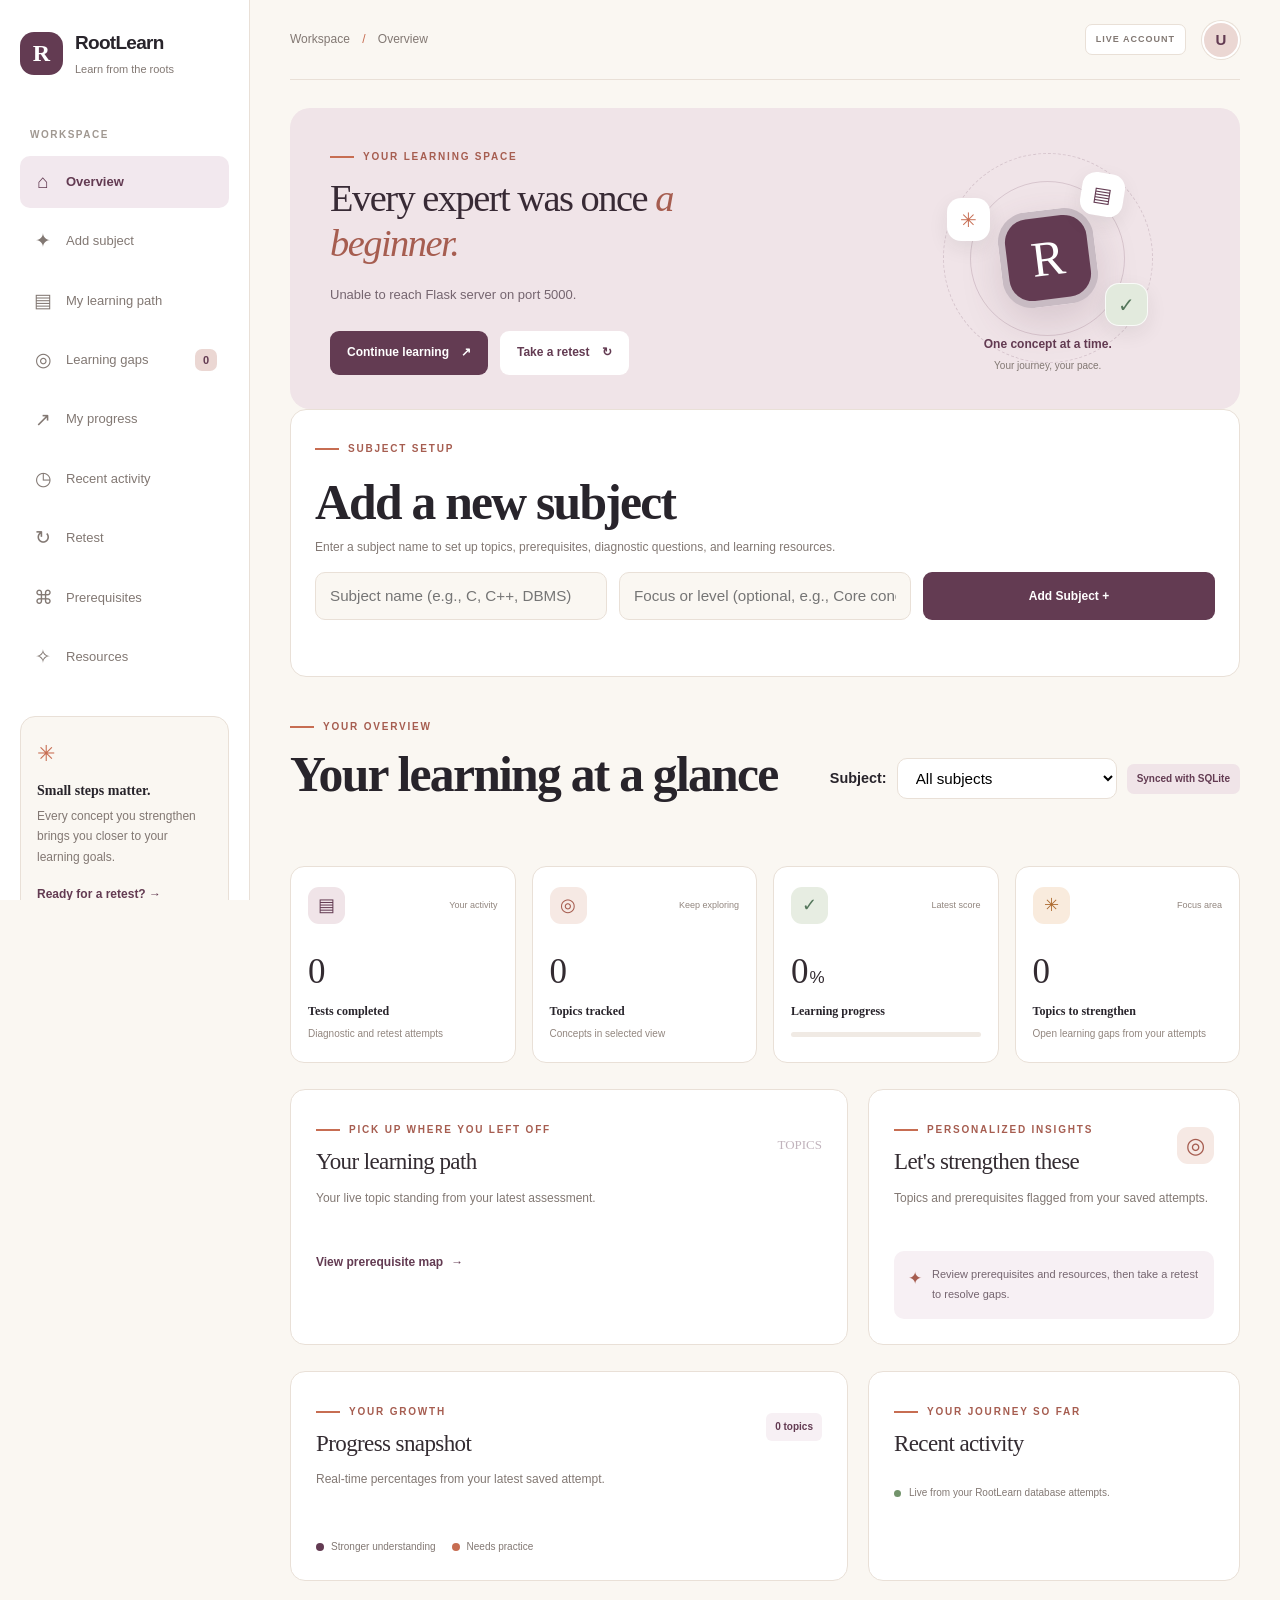
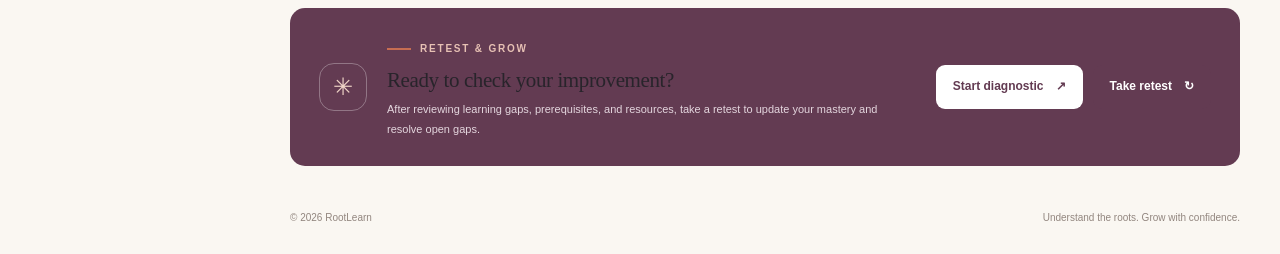
==== commit 409f1b1f: "Update RootLearn UI theme toggle, subject flow, and generator fixes" ====
--- a/frontend/pages/dashboard.html
+++ b/frontend/pages/dashboard.html
@@ -3,17 +3,64 @@
 <head>
     <meta charset="UTF-8">
     <meta name="viewport" content="width=device-width, initial-scale=1.0">
-
-    <meta
-        name="description"
-        content="Your personalized RootLearn student dashboard."
-    >
-
+    <meta name="description" content="Your personalized RootLearn student dashboard.">
     <title>Student Dashboard | RootLearn</title>
 
     <link rel="stylesheet" href="../css/variables.css">
     <link rel="stylesheet" href="../css/style.css">
     <link rel="stylesheet" href="../css/dashboard.css">
+    <link rel="stylesheet" href="../css/theme-pages.css">
+
+    <style>
+        .subject-toolbar {
+            display: flex;
+            flex-wrap: wrap;
+            gap: 12px;
+            align-items: center;
+            justify-content: space-between;
+            margin-bottom: 20px;
+        }
+        .subject-filter-group {
+            display: flex;
+            flex-wrap: wrap;
+            gap: 10px;
+            align-items: center;
+        }
+        .subject-select {
+            padding: 10px 14px;
+            border: 1px solid var(--color-border);
+            border-radius: 10px;
+            background: #fff;
+            font-size: 0.95rem;
+            min-width: 220px;
+        }
+        .generate-subject-card {
+            background: #fff;
+            border: 1px solid var(--color-border);
+            border-radius: 16px;
+            padding: 24px;
+            margin-bottom: 24px;
+        }
+        .generate-subject-form {
+            display: grid;
+            grid-template-columns: repeat(auto-fit, minmax(220px, 1fr));
+            gap: 12px;
+            margin-top: 14px;
+        }
+        .generate-subject-input {
+            padding: 11px 14px;
+            border: 1px solid var(--color-border);
+            border-radius: 10px;
+            font-size: 0.95rem;
+            background: #faf7f2;
+        }
+        .generate-status {
+            margin-top: 12px;
+            font-size: 0.92rem;
+            color: var(--color-primary);
+            min-height: 20px;
+        }
+    </style>
 </head>
 
 <body class="dashboard-body">
@@ -25,7 +72,6 @@
 
             <a href="../index.html" class="dashboard-brand">
                 <span class="brand-mark">R</span>
-
                 <span>
                     <strong>RootLearn</strong>
                     <small>Learn from the roots</small>
@@ -41,6 +87,11 @@
                     <span>Overview</span>
                 </a>
 
+                <a href="#generate-subject-section" class="sidebar-link">
+                    <span class="sidebar-icon">✦</span>
+                    <span>Add subject</span>
+                </a>
+
                 <a href="#learning-path" class="sidebar-link">
                     <span class="sidebar-icon">▤</span>
                     <span>My learning path</span>
@@ -49,7 +100,7 @@
                 <a href="#learning-gaps" class="sidebar-link">
                     <span class="sidebar-icon">◎</span>
                     <span>Learning gaps</span>
-                    <span class="sidebar-count">3</span>
+                    <span class="sidebar-count" id="sidebarGapsCount">0</span>
                 </a>
 
                 <a href="#progress" class="sidebar-link">
@@ -62,26 +113,38 @@
                     <span>Recent activity</span>
                 </a>
 
+                <a href="/retest" class="sidebar-link">
+                    <span class="sidebar-icon">↻</span>
+                    <span>Retest</span>
+                </a>
+
+                <a href="/prerequisite-map" class="sidebar-link">
+                    <span class="sidebar-icon">⌘</span>
+                    <span>Prerequisites</span>
+                </a>
+
+                <a href="/learning-resources" class="sidebar-link">
+                    <span class="sidebar-icon">✧</span>
+                    <span>Resources</span>
+                </a>
+
             </nav>
 
             <div class="sidebar-bottom">
 
                 <div class="sidebar-help-card">
                     <span class="help-icon">✳</span>
-
                     <h3>Small steps matter.</h3>
-
                     <p>
                         Every concept you strengthen brings you
                         closer to your learning goals.
                     </p>
-
-                    <a href="#learning-path">
-                        Continue learning →
+                    <a href="/retest">
+                        Ready for a retest? →
                     </a>
                 </div>
 
-                <a href="../index.html" class="sidebar-logout">
+                <a href="../index.html" class="sidebar-logout" id="logoutLink">
                     <span>↩</span>
                     Back to home
                 </a>
@@ -113,15 +176,13 @@
                 </div>
 
                 <div class="topbar-actions">
-
-                    <span class="demo-badge">
-                        DEMO DASHBOARD
+                    <span class="demo-badge" id="accountStatusBadge">
+                        LIVE ACCOUNT
                     </span>
 
-                    <div class="student-avatar" aria-label="Student profile">
-                        S
-                    </div>
-
+                    <div class="student-avatar" id="studentAvatar" aria-label="Student profile">
+                        U
+                    </div>
                 </div>
 
             </header>
@@ -131,7 +192,6 @@
             <section class="welcome-section">
 
                 <div class="welcome-copy">
-
                     <div class="eyebrow">
                         YOUR LEARNING SPACE
                     </div>
@@ -141,20 +201,21 @@
                         <span>a beginner.</span>
                     </h1>
 
-                    <p>
-                        Welcome back, Student! Let's find what you
-                        already know, strengthen what you don't,
-                        and keep moving forward.
+                    <p id="welcomeGreeting">
+                        Welcome back! Loading your saved progress from RootLearn...
                     </p>
 
-                    <a href="#learning-path" class="button button-primary">
-                        Continue learning <span aria-hidden="true">↗</span>
-                    </a>
-
+                    <div style="display: flex; gap: 12px; flex-wrap: wrap;">
+                        <a href="#learning-path" class="button button-primary">
+                            Continue learning <span aria-hidden="true">↗</span>
+                        </a>
+                        <a href="/retest" class="button button-secondary">
+                            Take a retest <span aria-hidden="true">↻</span>
+                        </a>
+                    </div>
                 </div>
 
                 <div class="welcome-art" aria-hidden="true">
-
                     <div class="art-orbit orbit-one"></div>
                     <div class="art-orbit orbit-two"></div>
 
@@ -170,26 +231,62 @@
                         <strong>One concept at a time.</strong>
                         <span>Your journey, your pace.</span>
                     </div>
-
-                </div>
-
+                </div>
+
+            </section>
+
+
+            <!-- GENERATE NEW SUBJECT -->
+            <section class="generate-subject-card" id="generate-subject-section">
+                <div class="eyebrow">SUBJECT SETUP</div>
+                <h2 style="margin: 6px 0;">Add a new subject</h2>
+                <p class="panel-description" style="margin: 0;">
+                    Enter a subject name to set up topics, prerequisites, diagnostic questions, and learning resources.
+                </p>
+
+                <form class="generate-subject-form" id="generateSubjectForm">
+                    <input
+                        type="text"
+                        id="newSubjectName"
+                        class="generate-subject-input"
+                        placeholder="Subject name (e.g., C, C++, DBMS)"
+                        required
+                    >
+                    <input
+                        type="text"
+                        id="newSubjectDesc"
+                        class="generate-subject-input"
+                        placeholder="Focus or level (optional, e.g., Core concepts)"
+                    >
+                    <button type="submit" class="button button-primary" id="generateSubjectBtn">
+                        Add Subject +
+                    </button>
+                </form>
+
+                <div class="generate-status" id="generateSubjectStatus" aria-live="polite"></div>
             </section>
 
 
             <!-- LEARNING OVERVIEW -->
             <section class="dashboard-section">
 
-                <div class="section-heading">
-
+                <div class="subject-toolbar">
                     <div>
                         <div class="eyebrow">YOUR OVERVIEW</div>
                         <h2>Your learning at a glance</h2>
                     </div>
 
-                    <span class="sample-note">
-                        Sample data
-                    </span>
-
+                    <div class="subject-filter-group">
+                        <label for="subjectFilterSelect" style="font-size: 0.9rem; font-weight: 600;">
+                            Subject:
+                        </label>
+                        <select id="subjectFilterSelect" class="subject-select">
+                            <option value="">All subjects</option>
+                        </select>
+                        <span class="sample-note" id="dataSourceLabel">
+                            Synced with SQLite
+                        </span>
+                    </div>
                 </div>
 
                 <div class="stats-grid">
@@ -200,9 +297,9 @@
                             <span class="stat-trend">Your activity</span>
                         </div>
 
-                        <div class="stat-number" id="testsCompleted">4</div>
+                        <div class="stat-number" id="testsCompleted">0</div>
                         <h3>Tests completed</h3>
-                        <p>Diagnostic and practice tests</p>
+                        <p>Diagnostic and retest attempts</p>
                     </article>
 
                     <article class="stat-card">
@@ -211,19 +308,19 @@
                             <span class="stat-trend">Keep exploring</span>
                         </div>
 
-                        <div class="stat-number" id="topicsStudied">6</div>
-                        <h3>Topics explored</h3>
-                        <p>Python concepts you've studied</p>
+                        <div class="stat-number" id="topicsStudied">0</div>
+                        <h3>Topics tracked</h3>
+                        <p>Concepts in selected view</p>
                     </article>
 
                     <article class="stat-card">
                         <div class="stat-card-top">
                             <span class="stat-icon green-icon">✓</span>
-                            <span class="stat-trend">Room to grow</span>
+                            <span class="stat-trend">Latest score</span>
                         </div>
 
                         <div class="stat-number">
-                            <span id="overallProgress">68</span><small>%</small>
+                            <span id="overallProgress">0</span><small>%</small>
                         </div>
 
                         <h3>Learning progress</h3>
@@ -234,10 +331,10 @@
                             aria-label="Overall learning progress"
                             aria-valuemin="0"
                             aria-valuemax="100"
-                            aria-valuenow="68"
+                            aria-valuenow="0"
                             id="overallProgressBar"
                         >
-                            <span style="width: 68%"></span>
+                            <span id="overallProgressFill" style="width: 0%"></span>
                         </div>
                     </article>
 
@@ -247,9 +344,9 @@
                             <span class="stat-trend">Focus area</span>
                         </div>
 
-                        <div class="stat-number" id="gapsCount">3</div>
+                        <div class="stat-number" id="gapsCount">0</div>
                         <h3>Topics to strengthen</h3>
-                        <p>Personalized learning priorities</p>
+                        <p>Open learning gaps from your attempts</p>
                     </article>
 
                 </div>
@@ -260,72 +357,51 @@
             <!-- LEARNING PATH AND GAPS -->
             <div class="dashboard-content-grid">
 
-                <section
-                    class="dashboard-panel learning-panel"
-                    id="learning-path"
-                >
+                <section class="dashboard-panel learning-panel" id="learning-path">
 
                     <div class="panel-heading">
-
                         <div>
                             <div class="eyebrow">PICK UP WHERE YOU LEFT OFF</div>
                             <h2>Your learning path</h2>
                         </div>
 
-                        <span class="panel-decoration">01 — 05</span>
-
+                        <span class="panel-decoration" id="pathRangeLabel">TOPICS</span>
                     </div>
 
                     <p class="panel-description">
-                        Build your Python foundations, one connected
-                        concept at a time.
+                        Your live topic standing from your latest assessment.
                     </p>
 
-                    <div class="learning-path-list" id="learningPathList">
-
-                        <!-- Populated by dashboard.js -->
-
-                    </div>
-
-                    <a href="#learning-path" class="text-link" id="viewTopicsButton">
-                        Explore all topics <span aria-hidden="true">→</span>
+                    <div class="learning-path-list" id="learningPathList"></div>
+
+                    <a href="/prerequisite-map" class="text-link" id="viewTopicsButton">
+                        View prerequisite map <span aria-hidden="true">→</span>
                     </a>
 
                 </section>
 
 
-                <section
-                    class="dashboard-panel gaps-panel"
-                    id="learning-gaps"
-                >
+                <section class="dashboard-panel gaps-panel" id="learning-gaps">
 
                     <div class="panel-heading">
-
                         <div>
                             <div class="eyebrow">PERSONALIZED INSIGHTS</div>
                             <h2>Let's strengthen these</h2>
                         </div>
 
                         <span class="gap-heading-icon">◎</span>
-
                     </div>
 
                     <p class="panel-description">
-                        These sample topics need a little more attention.
+                        Topics and prerequisites flagged from your saved attempts.
                     </p>
 
-                    <div class="gap-list" id="learningGapsList">
-
-                        <!-- Populated by dashboard.js -->
-
-                    </div>
+                    <div class="gap-list" id="learningGapsList"></div>
 
                     <div class="encouragement-box">
                         <span>✦</span>
-
                         <p>
-                            A learning gap isn't a failure.
-                            It's your next opportunity to grow.
+                            Review prerequisites and resources, then take a retest to resolve gaps.
                         </p>
                     </div>
 
@@ -337,38 +413,26 @@
             <!-- PROGRESS AND ACTIVITY -->
             <div class="dashboard-content-grid lower-grid">
 
-                <section
-                    class="dashboard-panel progress-panel"
-                    id="progress"
-                >
+                <section class="dashboard-panel progress-panel" id="progress">
 
                     <div class="panel-heading">
-
                         <div>
                             <div class="eyebrow">YOUR GROWTH</div>
                             <h2>Progress snapshot</h2>
                         </div>
 
-                        <span class="progress-period">5 topics</span>
-
+                        <span class="progress-period" id="progressTopicsCount">0 topics</span>
                     </div>
 
                     <p class="panel-description">
-                        A sample view of your current understanding
-                        of each Python topic.
+                        Real-time percentages from your latest saved attempt.
                     </p>
 
-                    <div
-                        class="topic-progress-list"
-                        id="topicProgressList"
-                    >
-                        <!-- Populated by dashboard.js -->
-                    </div>
+                    <div class="topic-progress-list" id="topicProgressList"></div>
 
                     <div class="chart-legend">
                         <span class="legend-dot mastered-dot"></span>
                         Stronger understanding
-
                         <span class="legend-dot developing-dot"></span>
                         Needs practice
                     </div>
@@ -376,27 +440,20 @@
                 </section>
 
 
-                <section
-                    class="dashboard-panel activity-panel"
-                    id="recent-activity"
-                >
+                <section class="dashboard-panel activity-panel" id="recent-activity">
 
                     <div class="panel-heading">
-
                         <div>
                             <div class="eyebrow">YOUR JOURNEY SO FAR</div>
                             <h2>Recent activity</h2>
                         </div>
-
-                    </div>
-
-                    <div class="activity-list" id="recentActivityList">
-                        <!-- Populated by dashboard.js -->
-                    </div>
+                    </div>
+
+                    <div class="activity-list" id="recentActivityList"></div>
 
                     <div class="activity-footer">
                         <span class="activity-status-dot"></span>
-                        You're building your foundation.
+                        Live from your RootLearn database attempts.
                     </div>
 
                 </section>
@@ -410,23 +467,25 @@
                 <div class="cta-symbol" aria-hidden="true">✳</div>
 
                 <div class="cta-copy">
-                    <div class="eyebrow">YOUR NEXT CHAPTER</div>
-
-                    <h2>Ready to discover what you know?</h2>
-
+                    <div class="eyebrow">RETEST & GROW</div>
+                    <h2>Ready to check your improvement?</h2>
                     <p>
-                        A diagnostic test can help identify the concepts
-                        you understand and the ones worth revisiting.
+                        After reviewing learning gaps, prerequisites, and resources, take a retest to update your mastery and resolve open gaps.
                     </p>
                 </div>
 
-                <button
-                    type="button"
-                    class="button button-light"
-                    id="startDiagnosticButton"
-                >
-                    Start a diagnostic <span aria-hidden="true">↗</span>
-                </button>
+                <div style="display: flex; gap: 10px; flex-wrap: wrap;">
+                    <button
+                        type="button"
+                        class="button button-light"
+                        id="startDiagnosticButton"
+                    >
+                        Start diagnostic <span aria-hidden="true">↗</span>
+                    </button>
+                    <a href="/retest" class="button button-primary" id="startRetestButton">
+                        Take retest <span aria-hidden="true">↻</span>
+                    </a>
+                </div>
 
             </section>
 
@@ -441,15 +500,247 @@
     </div>
 
 
-    <!-- FEEDBACK MESSAGE -->
-    <div
-        class="dashboard-toast"
-        id="dashboardToast"
-        role="status"
-        aria-live="polite"
-    ></div>
-
-    <script src="../js/dashboard.js"></script>
-
+    <div class="dashboard-toast" id="dashboardToast" role="status" aria-live="polite"></div>
+
+    <script>
+        "use strict";
+
+        document.getElementById("dashboardYear").textContent = String(new Date().getFullYear());
+
+        const sidebar = document.getElementById("dashboardSidebar");
+        const mobileMenuButton = document.getElementById("mobileMenuButton");
+        if (mobileMenuButton && sidebar) {
+            mobileMenuButton.addEventListener("click", () => {
+                const isOpen = sidebar.classList.toggle("open");
+                mobileMenuButton.setAttribute("aria-expanded", String(isOpen));
+            });
+        }
+
+        const subjectSelect = document.getElementById("subjectFilterSelect");
+        const genForm = document.getElementById("generateSubjectForm");
+        const genStatus = document.getElementById("generateSubjectStatus");
+        const genBtn = document.getElementById("generateSubjectBtn");
+
+        document.getElementById("startDiagnosticButton")?.addEventListener("click", () => {
+            const selectedId = subjectSelect?.value;
+            window.location.href = selectedId
+                ? `/diagnostic?subject_id=${encodeURIComponent(selectedId)}`
+                : "/diagnostic";
+        });
+
+        function escapeHtml(text) {
+            return String(text ?? "")
+                .replace(/&/g, "&")
+                .replace(/</g, "<")
+                .replace(/>/g, ">")
+                .replace(/"/g, '"');
+        }
+
+        async function loadSubjects(selectedSubjectId = "") {
+            if (!subjectSelect) return;
+            try {
+                const res = await fetch("/api/subjects");
+                const data = await res.json();
+                if (res.ok && data.status === "success" && Array.isArray(data.subjects)) {
+                    const currentVal = selectedSubjectId || subjectSelect.value;
+                    subjectSelect.innerHTML = `<option value="">All subjects</option>` + data.subjects
+                        .map((s) => `<option value="${escapeHtml(s.subject_id)}">${escapeHtml(s.subject_name)}</option>`)
+                        .join("");
+                    if (currentVal) {
+                        subjectSelect.value = String(currentVal);
+                    }
+                }
+            } catch {
+                // Keep existing dropdown options on transient error
+            }
+        }
+
+        function renderDashboard(data) {
+            const student = data.student || {};
+            const name = student.name || "Student";
+            const initial = name.trim().charAt(0).toUpperCase() || "S";
+
+            document.getElementById("studentAvatar").textContent = initial;
+            document.getElementById("accountStatusBadge").textContent =
+                data.authStatus === "authenticated" ? name.toUpperCase() : "LIVE DB";
+            document.getElementById("welcomeGreeting").textContent =
+                `Welcome back, ${name}! Here is your live progress from RootLearn.`;
+
+            const testsCompleted = Number(student.testsCompleted ?? 0);
+            const topicsStudied = Number(student.topicsStudied ?? 0);
+            const overallProgress = Math.max(0, Math.min(100, Number(student.overallProgress ?? 0)));
+            const gaps = Array.isArray(data.learningGaps) ? data.learningGaps : [];
+            const topics = Array.isArray(data.topics) ? data.topics : [];
+            const activities = Array.isArray(data.activities) ? data.activities : [];
+
+            document.getElementById("testsCompleted").textContent = String(testsCompleted);
+            document.getElementById("topicsStudied").textContent = String(topicsStudied);
+            document.getElementById("overallProgress").textContent = String(overallProgress);
+            document.getElementById("overallProgressBar").setAttribute("aria-valuenow", String(overallProgress));
+            document.getElementById("overallProgressFill").style.width = `${overallProgress}%`;
+            document.getElementById("gapsCount").textContent = String(gaps.length);
+            document.getElementById("sidebarGapsCount").textContent = String(gaps.length);
+            document.getElementById("progressTopicsCount").textContent = `${topics.length} topics`;
+
+            const pathList = document.getElementById("learningPathList");
+            if (!topics.length) {
+                pathList.innerHTML = `<p class="panel-description">No topics found for this selection yet.</p>`;
+            } else {
+                pathList.innerHTML = topics.map((t, idx) => {
+                    const pct = Number(t.progress ?? 0);
+                    const statusText = t.status || "Not Assessed";
+                    const badgeClass = pct >= 75 ? "completed" : pct >= 50 ? "needs-attention" : "upcoming";
+                    return `
+                        <div class="path-item ${badgeClass}">
+                            <span class="path-marker">${String(idx + 1).padStart(2, "0")}</span>
+                            <div class="path-copy">
+                                <strong>${escapeHtml(t.topic_name)}</strong>
+                                <span>${escapeHtml(statusText)}</span>
+                            </div>
+                            <span class="path-tag">${pct}%</span>
+                        </div>
+                    `;
+                }).join("");
+            }
+
+            const gapsList = document.getElementById("learningGapsList");
+            if (!gaps.length) {
+                gapsList.innerHTML = `
+                    <p class="panel-description">
+                        No open learning gaps right now. Complete a diagnostic or retest to evaluate topics.
+                    </p>
+                `;
+            } else {
+                gapsList.innerHTML = gaps.map((g) => `
+                    <div class="gap-item">
+                        <div>
+                            <strong>${escapeHtml(g.topic)}</strong>
+                            <p>${escapeHtml(g.reason || "Needs practice")}</p>
+                        </div>
+                        <span class="gap-tag">${escapeHtml(g.gap_type || "Gap")}</span>
+                    </div>
+                `).join("");
+            }
+
+            const progressList = document.getElementById("topicProgressList");
+            if (!topics.length) {
+                progressList.innerHTML = `<p class="panel-description">No topic scores recorded yet.</p>`;
+            } else {
+                progressList.innerHTML = topics.map((t) => {
+                    const pct = Math.max(0, Math.min(100, Number(t.progress ?? 0)));
+                    const barClass = pct >= 75 ? "mastered" : "developing";
+                    return `
+                        <div class="topic-progress-row">
+                            <div class="topic-progress-meta">
+                                <span>${escapeHtml(t.topic_name)}</span>
+                                <strong>${pct}%</strong>
+                            </div>
+                            <div class="topic-progress-track">
+                                <div class="topic-progress-fill ${barClass}" style="width: ${pct}%"></div>
+                            </div>
+                        </div>
+                    `;
+                }).join("");
+            }
+
+            const activityList = document.getElementById("recentActivityList");
+            if (!activities.length) {
+                activityList.innerHTML = `
+                    <p class="panel-description">
+                        No attempts saved yet. Start a diagnostic test to record your first attempt.
+                    </p>
+                `;
+            } else {
+                activityList.innerHTML = activities.map((a) => `
+                    <div class="activity-item">
+                        <span class="activity-icon">✓</span>
+                        <div>
+                            <strong>${escapeHtml(a.title)}</strong>
+                            <p>${escapeHtml(a.description)}</p>
+                        </div>
+                    </div>
+                `).join("");
+            }
+        }
+
+        async function loadLiveDashboard() {
+            try {
+                const selectedSubjectId = subjectSelect?.value || "";
+                const summaryUrl = selectedSubjectId
+                    ? `/api/dashboard/summary?subject_id=${encodeURIComponent(selectedSubjectId)}`
+                    : "/api/dashboard/summary";
+
+                const [meRes, dashRes] = await Promise.all([
+                    fetch("/api/auth/me"),
+                    fetch(summaryUrl),
+                ]);
+                const meData = await meRes.json();
+                const dashData = await dashRes.json();
+
+                if (dashData.status === "success") {
+                    renderDashboard({
+                        ...dashData,
+                        authStatus: meData.status,
+                    });
+                } else {
+                    document.getElementById("welcomeGreeting").textContent =
+                        "Could not load dashboard summary from SQLite.";
+                }
+            } catch {
+                document.getElementById("welcomeGreeting").textContent =
+                    "Unable to reach Flask server on port 5000.";
+            }
+        }
+
+        subjectSelect?.addEventListener("change", () => {
+            loadLiveDashboard();
+        });
+
+        genForm?.addEventListener("submit", async (e) => {
+            e.preventDefault();
+            const subject_name = document.getElementById("newSubjectName").value.trim();
+            const subject_description = document.getElementById("newSubjectDesc").value.trim();
+            if (!subject_name) return;
+
+            genBtn.disabled = true;
+            genStatus.textContent = `Setting up ${subject_name} topics, prerequisites, diagnostic test, and resources...`;
+
+            try {
+                const res = await fetch("/api/subjects/generate", {
+                    method: "POST",
+                    headers: { "Content-Type": "application/json" },
+                    body: JSON.stringify({
+                        subject_name,
+                        subject_description,
+                        questions_per_topic: 2,
+                    }),
+                });
+                const data = await res.json();
+
+                if (!res.ok || data.status !== "success") {
+                    genStatus.textContent = data.message || "Could not create subject right now. Please try again.";
+                    return;
+                }
+
+                genStatus.textContent =
+                    `Ready: "${data.subject_name}" added with ${data.topics_created} topics, ` +
+                    `${data.questions_created} diagnostic questions, and ${data.resources_created} resources.`;
+                genForm.reset();
+
+                await loadSubjects(data.subject_id ? String(data.subject_id) : "");
+                await loadLiveDashboard();
+            } catch {
+                genStatus.textContent = "Unable to connect to the server. Please try again.";
+            } finally {
+                genBtn.disabled = false;
+            }
+        });
+
+        (async function init() {
+            await loadSubjects();
+            await loadLiveDashboard();
+        })();
+    </script>
+<script src="../js/theme.js"></script>
 </body>
 </html>
--- a/frontend/css/variables.css
+++ b/frontend/css/variables.css
@@ -3,29 +3,48 @@
    ========================================= */
 
 :root {
-    /* Brand colours */
+    /* Light theme: Rich Plum + Warm Cream + Botanical Sage/Terracotta */
     --color-bg: #FAF7F2;
+    --color-surface: #FFFFFF;
+    --color-surface-warm: #F1ECE4;
+    --color-surface-card-soft: #ECE2E7;
+    --color-decor-soft: #DFECE5;
+
     --color-primary: #633B52;
     --color-primary-dark: #48283B;
     --color-accent: #C76D52;
+    --color-accent-hover: #AE593F;
     --color-accent-soft: #EBD7D3;
+    --color-botanical: #2F5E4E;
+    --color-botanical-soft: #E1EFE9;
+    --color-on-primary: #FFFFFF;
+    --color-on-accent: #FFFFFF;
 
-    /* Surfaces */
-    --color-surface: #FFFFFF;
+    --color-header-bg: rgba(250, 247, 242, 0.94);
     --color-border: #E9E0D7;
+    --color-border-strong: #D5C8BC;
 
     /* Text */
     --color-text: #28242B;
-    --color-text-muted: #827873;
+    --color-text-muted: #766D68;
+    --color-step-num: #B4A69B;
 
     /* Status colours */
-    --color-success: #54765B;
+    --color-success: #3E7358;
+    --color-success-soft: #E3EFE8;
     --color-warning: #A66B32;
     --color-danger: #B64A4A;
 
+    /* Approach section */
+    --color-approach-bg: #533045;
+    --color-approach-text: #FFFFFF;
+    --color-approach-muted: rgba(255, 255, 255, 0.8);
+    --color-approach-accent: #A9DFC7;
+    --color-approach-border: rgba(255, 255, 255, 0.3);
+
     /* Typography */
-    --font-heading: Georgia, "Times New Roman", serif;
-    --font-body: "Segoe UI", Arial, sans-serif;
+    --font-heading: "Playfair Display", Georgia, "Times New Roman", serif;
+    --font-body: "DM Sans", "Segoe UI", Arial, sans-serif;
 
     /* Spacing */
     --space-1: 0.25rem;
@@ -46,10 +65,57 @@
     /* Shadows */
     --shadow-soft: 0 8px 30px rgba(40, 36, 43, 0.06);
     --shadow-hover: 0 14px 36px rgba(40, 36, 43, 0.10);
+    --shadow-hero: 0 24px 70px rgba(40, 36, 43, 0.11);
 
     /* Layout */
     --container-width: 1180px;
 
     /* Motion */
     --transition-fast: 180ms ease;
+}
+
+[data-theme="dark"] {
+    /* Dark theme: Sage Obsidian */
+    --color-bg: #0D110F;
+    --color-surface: #151C18;
+    --color-surface-warm: #111714;
+    --color-surface-card-soft: #1A241E;
+    --color-decor-soft: #1C2B24;
+
+    --color-primary: #7AD6AC;
+    --color-primary-dark: #96E4C0;
+    --color-accent: #E59B5E;
+    --color-accent-hover: #F0AF7A;
+    --color-accent-soft: rgba(122, 214, 172, 0.15);
+    --color-botanical: #7AD6AC;
+    --color-botanical-soft: rgba(122, 214, 172, 0.14);
+    --color-on-primary: #09110D;
+    --color-on-accent: #140D07;
+
+    --color-header-bg: rgba(13, 17, 15, 0.92);
+    --color-border: #243029;
+    --color-border-strong: #33433A;
+
+    /* Text */
+    --color-text: #F0F5F2;
+    --color-text-muted: #9EB0A6;
+    --color-step-num: #63756B;
+
+    /* Status colours */
+    --color-success: #70D4A4;
+    --color-success-soft: rgba(112, 212, 164, 0.16);
+    --color-warning: #E59B5E;
+    --color-danger: #EB7A7A;
+
+    /* Approach section */
+    --color-approach-bg: #111815;
+    --color-approach-text: #F0F5F2;
+    --color-approach-muted: rgba(240, 245, 242, 0.78);
+    --color-approach-accent: #7AD6AC;
+    --color-approach-border: rgba(122, 214, 172, 0.3);
+
+    /* Shadows */
+    --shadow-soft: 0 10px 30px rgba(0, 0, 0, 0.35);
+    --shadow-hover: 0 16px 38px rgba(0, 0, 0, 0.5);
+    --shadow-hero: 0 24px 70px rgba(0, 0, 0, 0.55);
 }
--- a/frontend/css/style.css
+++ b/frontend/css/style.css
@@ -2,9 +2,9 @@
    ROOTLEARN — GLOBAL STYLES
    ========================================= */
 
-@import url("https://fonts.googleapis.com/css2?family=DM+Sans:wght@400;500;600;700&family=Playfair+Display:wght@500;600;700&display=swap");
-
-* {
+*,
+*::before,
+*::after {
     box-sizing: border-box;
 }
 
@@ -16,9 +16,10 @@
     margin: 0;
     background: var(--color-bg);
     color: var(--color-text);
-    font-family: "DM Sans", var(--font-body);
+    font-family: var(--font-body);
     line-height: 1.6;
     -webkit-font-smoothing: antialiased;
+    transition: background var(--transition-fast), color var(--transition-fast);
 }
 
 button,
@@ -65,8 +66,9 @@
 h1,
 h2,
 h3 {
-    font-family: "Playfair Display", var(--font-heading);
+    font-family: var(--font-heading);
     line-height: 1.15;
+    color: var(--color-text);
 }
 
 h1 {
@@ -96,7 +98,7 @@
 }
 
 /* =========================================
-   BUTTONS
+   BUTTONS & THEME TOGGLE
    ========================================= */
 
 .button {
@@ -113,6 +115,7 @@
     transition:
         background var(--transition-fast),
         color var(--transition-fast),
+        border-color var(--transition-fast),
         transform var(--transition-fast),
         box-shadow var(--transition-fast);
 }
@@ -123,7 +126,7 @@
 
 .button-primary {
     background: var(--color-primary);
-    color: white;
+    color: var(--color-on-primary);
 }
 
 .button-primary:hover {
@@ -132,7 +135,7 @@
 }
 
 .button-secondary {
-    background: transparent;
+    background: var(--color-surface);
     color: var(--color-primary);
     border-color: var(--color-border);
 }
@@ -140,6 +143,32 @@
 .button-secondary:hover {
     background: var(--color-accent-soft);
     border-color: var(--color-accent-soft);
+}
+
+.theme-toggle {
+    display: inline-flex;
+    align-items: center;
+    gap: 7px;
+    min-height: 42px;
+    padding: 8px 14px;
+    border: 1px solid var(--color-border-strong);
+    border-radius: var(--radius-pill);
+    background: var(--color-surface);
+    color: var(--color-text);
+    font-size: 0.86rem;
+    font-weight: 700;
+    transition:
+        background var(--transition-fast),
+        color var(--transition-fast),
+        border-color var(--transition-fast),
+        transform var(--transition-fast);
+}
+
+.theme-toggle:hover {
+    transform: translateY(-1px);
+    background: var(--color-botanical-soft);
+    border-color: var(--color-botanical);
+    color: var(--color-botanical);
 }
 
 /* =========================================
@@ -150,9 +179,9 @@
     position: sticky;
     top: 0;
     z-index: 100;
-    background: rgba(250, 247, 242, 0.92);
+    background: var(--color-header-bg);
     backdrop-filter: blur(16px);
-    border-bottom: 1px solid rgba(233, 224, 215, 0.8);
+    border-bottom: 1px solid var(--color-border);
 }
 
 .navbar {
@@ -180,8 +209,8 @@
     height: 38px;
     border-radius: 12px;
     background: var(--color-primary);
-    color: white;
-    font-family: "Playfair Display", Georgia, serif;
+    color: var(--color-on-primary);
+    font-family: var(--font-heading);
     font-size: 1.35rem;
 }
 
@@ -205,7 +234,7 @@
 .nav-actions {
     display: flex;
     align-items: center;
-    gap: 12px;
+    gap: 10px;
 }
 
 /* =========================================
@@ -253,6 +282,7 @@
 
 .site-footer {
     padding: 32px 0;
+    background: var(--color-surface);
     border-top: 1px solid var(--color-border);
 }
 
@@ -270,8 +300,582 @@
 }
 
 /* =========================================
-   RESPONSIVE NAVIGATION
+   LANDING PAGE
    ========================================= */
+
+.hero {
+    position: relative;
+    overflow: hidden;
+    padding: 92px 0 110px;
+}
+
+.hero-grid {
+    display: grid;
+    grid-template-columns: 1.05fr 0.95fr;
+    align-items: center;
+    gap: 64px;
+}
+
+.hero-copy {
+    position: relative;
+    z-index: 2;
+}
+
+.hero-copy h1 {
+    max-width: 680px;
+    margin-bottom: 26px;
+}
+
+.hero-highlight {
+    color: var(--color-primary);
+    font-style: italic;
+}
+
+.hero-description {
+    max-width: 530px;
+    margin-bottom: 32px;
+    font-size: 1.08rem;
+    line-height: 1.9;
+}
+
+.hero-actions {
+    display: flex;
+    align-items: center;
+    gap: 12px;
+    flex-wrap: wrap;
+}
+
+.hero-note {
+    display: flex;
+    align-items: center;
+    gap: 12px;
+    margin-top: 32px;
+}
+
+.note-icon {
+    display: grid;
+    place-items: center;
+    flex-shrink: 0;
+    width: 36px;
+    height: 36px;
+    border-radius: 50%;
+    background: var(--color-botanical-soft);
+    color: var(--color-botanical);
+}
+
+.hero-note p {
+    margin: 0;
+    font-size: 0.85rem;
+}
+
+/* HERO VISUAL */
+
+.hero-visual {
+    position: relative;
+    min-width: 0;
+    padding: 24px 12px 50px;
+}
+
+.decor {
+    position: absolute;
+    z-index: 0;
+    border-radius: 50%;
+    pointer-events: none;
+}
+
+.decor-one {
+    top: -12px;
+    right: 10px;
+    width: 250px;
+    height: 250px;
+    background: var(--color-accent-soft);
+    opacity: 0.65;
+}
+
+.decor-two {
+    bottom: 8px;
+    left: -25px;
+    width: 170px;
+    height: 170px;
+    background: var(--color-decor-soft);
+    opacity: 0.85;
+}
+
+.learning-card {
+    position: relative;
+    z-index: 1;
+    padding: 32px;
+    background: var(--color-surface);
+    border: 1px solid var(--color-border);
+    border-radius: 28px;
+    box-shadow: var(--shadow-hero);
+}
+
+.learning-card-top {
+    display: flex;
+    align-items: flex-start;
+    justify-content: space-between;
+    gap: 16px;
+}
+
+.small-label,
+.feature-label {
+    color: var(--color-text-muted);
+    font-size: 0.69rem;
+    font-weight: 700;
+    letter-spacing: 0.11em;
+}
+
+.journey-title {
+    margin: 12px 0 0;
+    font-family: var(--font-heading);
+    font-size: 1.8rem;
+}
+
+.journey-symbol {
+    display: grid;
+    place-items: center;
+    width: 42px;
+    height: 42px;
+    flex-shrink: 0;
+    border-radius: 14px;
+    background: var(--color-accent-soft);
+    color: var(--color-primary);
+    font-size: 1.25rem;
+}
+
+.journey-status {
+    display: flex;
+    align-items: center;
+    gap: 8px;
+    margin-top: 24px;
+    padding: 12px;
+    border-radius: var(--radius-sm);
+    background: var(--color-surface-warm);
+    color: var(--color-text-muted);
+    font-size: 0.79rem;
+}
+
+.status-dot {
+    width: 8px;
+    height: 8px;
+    border-radius: 50%;
+    background: var(--color-success);
+}
+
+.journey-path {
+    display: grid;
+    gap: 0;
+    margin-top: 20px;
+}
+
+.path-item {
+    position: relative;
+    display: flex;
+    align-items: center;
+    gap: 12px;
+    padding: 17px 0;
+}
+
+.path-item + .path-item {
+    border-top: 1px solid var(--color-border);
+}
+
+.path-marker {
+    display: grid;
+    place-items: center;
+    flex-shrink: 0;
+    width: 36px;
+    height: 36px;
+    border-radius: 12px;
+    background: var(--color-surface-warm);
+    color: var(--color-primary);
+    font-size: 0.9rem;
+    font-weight: 700;
+}
+
+.completed .path-marker {
+    background: var(--color-success-soft);
+    color: var(--color-success);
+}
+
+.needs-attention .path-marker {
+    background: var(--color-accent-soft);
+    color: var(--color-primary);
+}
+
+.path-copy {
+    display: grid;
+    gap: 3px;
+    min-width: 0;
+    flex: 1;
+}
+
+.path-copy strong {
+    font-size: 0.85rem;
+    font-weight: 700;
+    color: var(--color-text);
+}
+
+.path-copy span {
+    color: var(--color-text-muted);
+    font-size: 0.75rem;
+}
+
+.path-tag {
+    flex-shrink: 0;
+    padding: 5px 9px;
+    border-radius: var(--radius-pill);
+    background: var(--color-surface-warm);
+    color: var(--color-text-muted);
+    font-size: 0.68rem;
+    font-weight: 700;
+}
+
+.needs-attention .path-tag {
+    background: var(--color-accent-soft);
+    color: var(--color-primary);
+}
+
+.learning-card-bottom {
+    display: flex;
+    align-items: center;
+    gap: 12px;
+    margin-top: 16px;
+    padding-top: 20px;
+    border-top: 1px solid var(--color-border);
+}
+
+.bottom-symbol {
+    color: var(--color-accent);
+    font-size: 1.4rem;
+}
+
+.learning-card-bottom p {
+    margin: 0;
+    font-size: 0.8rem;
+}
+
+.floating-note {
+    position: absolute;
+    z-index: 2;
+    right: -14px;
+    bottom: 0;
+    display: flex;
+    align-items: center;
+    gap: 12px;
+    max-width: 280px;
+    padding: 17px 20px;
+    background: var(--color-surface);
+    border: 1px solid var(--color-border);
+    border-radius: 18px;
+    box-shadow: var(--shadow-hover);
+}
+
+.floating-note > span {
+    display: grid;
+    place-items: center;
+    width: 36px;
+    height: 36px;
+    flex-shrink: 0;
+    border-radius: 12px;
+    background: var(--color-primary);
+    color: var(--color-on-primary);
+}
+
+.floating-note strong {
+    display: block;
+    font-size: 0.82rem;
+    color: var(--color-text);
+}
+
+.floating-note p {
+    margin: 3px 0 0;
+    font-size: 0.72rem;
+}
+
+/* GENERAL SECTIONS */
+
+.section {
+    padding: 100px 0;
+}
+
+.section-heading {
+    max-width: 650px;
+    margin-bottom: 52px;
+}
+
+.section-heading h2 {
+    margin-bottom: 20px;
+}
+
+.section-heading > p {
+    max-width: 540px;
+    font-size: 1rem;
+    line-height: 1.9;
+}
+
+/* HOW IT WORKS */
+
+.how-section {
+    background: var(--color-surface-warm);
+}
+
+.steps-grid {
+    display: grid;
+    grid-template-columns: repeat(4, minmax(0, 1fr));
+    gap: 18px;
+}
+
+.step-card {
+    position: relative;
+    min-width: 0;
+    padding: 28px 23px;
+    background: var(--color-surface);
+    border: 1px solid var(--color-border);
+    border-radius: var(--radius-md);
+    transition:
+        transform var(--transition-fast),
+        box-shadow var(--transition-fast);
+}
+
+.step-card:hover {
+    transform: translateY(-5px);
+    box-shadow: var(--shadow-soft);
+}
+
+.step-number {
+    position: absolute;
+    top: 24px;
+    right: 22px;
+    color: var(--color-step-num);
+    font-size: 0.75rem;
+    font-weight: 700;
+}
+
+.step-icon {
+    display: grid;
+    place-items: center;
+    width: 48px;
+    height: 48px;
+    margin-bottom: 25px;
+    border-radius: 15px;
+    background: var(--color-botanical-soft);
+    color: var(--color-botanical);
+    font-size: 1.4rem;
+}
+
+.step-card h3 {
+    margin-bottom: 12px;
+    font-size: 1.3rem;
+}
+
+.step-card p {
+    margin-bottom: 0;
+    font-size: 0.87rem;
+    line-height: 1.8;
+}
+
+/* FEATURES */
+
+.features-section {
+    background: var(--color-bg);
+}
+
+.features-grid {
+    display: grid;
+    grid-template-columns: repeat(2, minmax(0, 1fr));
+    gap: 20px;
+}
+
+.feature-card {
+    min-width: 0;
+    padding: 32px;
+    background: var(--color-surface);
+    border: 1px solid var(--color-border);
+    border-radius: var(--radius-lg);
+    transition:
+        transform var(--transition-fast),
+        box-shadow var(--transition-fast);
+}
+
+.feature-card:hover {
+    transform: translateY(-4px);
+    box-shadow: var(--shadow-hover);
+}
+
+.feature-card-large {
+    grid-row: span 2;
+    display: flex;
+    flex-direction: column;
+    justify-content: center;
+    background: var(--color-surface-card-soft);
+}
+
+.feature-icon {
+    display: grid;
+    place-items: center;
+    width: 48px;
+    height: 48px;
+    margin-bottom: 26px;
+    border-radius: 15px;
+    background: var(--color-accent-soft);
+    color: var(--color-primary);
+    font-size: 1.35rem;
+}
+
+.feature-label {
+    display: block;
+    margin-bottom: 14px;
+}
+
+.feature-card h3 {
+    max-width: 420px;
+    margin-bottom: 14px;
+    font-size: 1.55rem;
+}
+
+.feature-card p {
+    max-width: 450px;
+    margin-bottom: 0;
+    line-height: 1.9;
+    font-size: 0.92rem;
+}
+
+.mini-topic-map {
+    display: flex;
+    align-items: center;
+    justify-content: space-between;
+    gap: 8px;
+    flex-wrap: wrap;
+    margin-top: 38px;
+    padding: 16px;
+    background: var(--color-surface);
+    border: 1px solid var(--color-border);
+    border-radius: 14px;
+}
+
+.mini-topic-map span:nth-child(odd) {
+    padding: 9px 12px;
+    border-radius: 10px;
+    background: var(--color-botanical-soft);
+    color: var(--color-botanical);
+    font-size: 0.77rem;
+    font-weight: 700;
+}
+
+.mini-topic-map span:nth-child(even) {
+    color: var(--color-accent);
+}
+
+/* APPROACH */
+
+.approach-section {
+    padding: 90px 0;
+    background: var(--color-approach-bg);
+    color: var(--color-approach-text);
+}
+
+.approach-inner {
+    display: grid;
+    grid-template-columns: 100px minmax(0, 700px);
+    align-items: start;
+    justify-content: center;
+    gap: 40px;
+}
+
+.approach-symbol {
+    display: grid;
+    place-items: center;
+    width: 82px;
+    height: 82px;
+    border: 1px solid var(--color-approach-border);
+    border-radius: 25px;
+    color: var(--color-approach-accent);
+    font-size: 2.5rem;
+}
+
+.approach-section .eyebrow {
+    color: var(--color-approach-accent);
+}
+
+.approach-section h2 {
+    margin-bottom: 24px;
+    color: var(--color-approach-text);
+}
+
+.approach-section p {
+    max-width: 620px;
+    margin-bottom: 0;
+    color: var(--color-approach-muted);
+    line-height: 1.9;
+}
+
+/* FINAL CALL TO ACTION */
+
+.final-cta {
+    padding: 100px 0;
+    background: var(--color-bg);
+    text-align: center;
+}
+
+.final-cta-inner {
+    display: flex;
+    align-items: center;
+    flex-direction: column;
+}
+
+.final-cta h2 {
+    margin-bottom: 22px;
+}
+
+.final-cta p {
+    max-width: 530px;
+    margin-bottom: 30px;
+    line-height: 1.9;
+}
+
+.button-light {
+    background: var(--color-accent);
+    color: var(--color-on-accent);
+}
+
+.button-light:hover {
+    background: var(--color-accent-hover);
+    box-shadow: var(--shadow-soft);
+}
+
+/* RESPONSIVE */
+
+@media (max-width: 1000px) {
+    .hero-grid {
+        grid-template-columns: 1fr;
+        gap: 35px;
+    }
+
+    .hero-copy {
+        max-width: 720px;
+    }
+
+    .hero-visual {
+        width: min(100%, 620px);
+        margin-inline: auto;
+    }
+
+    .steps-grid {
+        grid-template-columns: repeat(2, minmax(0, 1fr));
+    }
+
+    .approach-inner {
+        grid-template-columns: 75px minmax(0, 1fr);
+        gap: 25px;
+    }
+
+    .approach-symbol {
+        width: 70px;
+        height: 70px;
+    }
+}
 
 @media (max-width: 760px) {
     .navbar {
@@ -292,10 +896,11 @@
         font-size: 0.84rem;
     }
 
-    .nav-actions .button {
-        min-height: 40px;
-        padding: 9px 14px;
-        font-size: 0.85rem;
+    .nav-actions .button,
+    .nav-actions .theme-toggle {
+        min-height: 38px;
+        padding: 8px 13px;
+        font-size: 0.84rem;
     }
 
     .container {
@@ -309,6 +914,91 @@
     .footer-content {
         align-items: flex-start;
         flex-direction: column;
+    }
+}
+
+@media (max-width: 600px) {
+    .hero {
+        padding: 60px 0 80px;
+    }
+
+    .hero-grid {
+        gap: 25px;
+    }
+
+    .hero-actions {
+        align-items: stretch;
+        flex-direction: column;
+    }
+
+    .hero-actions .button {
+        width: 100%;
+    }
+
+    .hero-visual {
+        padding: 18px 0 45px;
+    }
+
+    .learning-card {
+        padding: 22px 18px;
+        border-radius: 22px;
+    }
+
+    .journey-title {
+        font-size: 1.45rem;
+    }
+
+    .path-item {
+        gap: 9px;
+    }
+
+    .path-copy strong {
+        font-size: 0.76rem;
+    }
+
+    .path-copy span {
+        font-size: 0.69rem;
+    }
+
+    .path-tag {
+        padding: 4px 7px;
+        font-size: 0.62rem;
+    }
+
+    .floating-note {
+        right: 0;
+        max-width: 245px;
+        padding: 13px 15px;
+    }
+
+    .section {
+        padding: 70px 0;
+    }
+
+    .steps-grid,
+    .features-grid {
+        grid-template-columns: 1fr;
+    }
+
+    .feature-card-large {
+        grid-row: auto;
+    }
+
+    .mini-topic-map {
+        justify-content: center;
+    }
+
+    .approach-section {
+        padding: 70px 0;
+    }
+
+    .approach-inner {
+        grid-template-columns: 1fr;
+        gap: 24px;
+    }
+
+    .final-cta {
+        padding: 75px 0;
     }
 }
 
@@ -321,672 +1011,4 @@
         animation-duration: 0.01ms !important;
         animation-iteration-count: 1 !important;
     }
-}
-/* =========================================
-   ROOTLEARN — LANDING PAGE
-   ========================================= */
-
-/* HERO */
-
-.hero {
-    position: relative;
-    overflow: hidden;
-    padding: 92px 0 110px;
-}
-
-.hero-grid {
-    display: grid;
-    grid-template-columns: 1.05fr 0.95fr;
-    align-items: center;
-    gap: 64px;
-}
-
-.hero-copy {
-    position: relative;
-    z-index: 2;
-}
-
-.hero-copy h1 {
-    max-width: 680px;
-    margin-bottom: 26px;
-}
-
-.hero-highlight {
-    color: var(--color-primary);
-    font-style: italic;
-}
-
-.hero-description {
-    max-width: 530px;
-    margin-bottom: 32px;
-    font-size: 1.08rem;
-    line-height: 1.9;
-}
-
-.hero-actions {
-    display: flex;
-    align-items: center;
-    gap: 12px;
-    flex-wrap: wrap;
-}
-
-.hero-note {
-    display: flex;
-    align-items: center;
-    gap: 12px;
-    margin-top: 32px;
-}
-
-.note-icon {
-    display: grid;
-    place-items: center;
-    flex-shrink: 0;
-    width: 36px;
-    height: 36px;
-    border-radius: 50%;
-    background: var(--color-accent-soft);
-    color: var(--color-primary);
-}
-
-.hero-note p {
-    margin: 0;
-    font-size: 0.85rem;
-}
-
-
-/* HERO VISUAL */
-
-.hero-visual {
-    position: relative;
-    min-width: 0;
-    padding: 24px 12px 50px;
-}
-
-.decor {
-    position: absolute;
-    z-index: 0;
-    border-radius: 50%;
-    pointer-events: none;
-}
-
-.decor-one {
-    top: -12px;
-    right: 10px;
-    width: 250px;
-    height: 250px;
-    background: var(--color-accent-soft);
-    opacity: 0.6;
-}
-
-.decor-two {
-    bottom: 8px;
-    left: -25px;
-    width: 170px;
-    height: 170px;
-    background: #E6DDD0;
-    opacity: 0.8;
-}
-
-.learning-card {
-    position: relative;
-    z-index: 1;
-    padding: 32px;
-    background: var(--color-surface);
-    border: 1px solid var(--color-border);
-    border-radius: 28px;
-    box-shadow: 0 24px 70px rgba(40, 36, 43, 0.11);
-}
-
-.learning-card-top {
-    display: flex;
-    align-items: flex-start;
-    justify-content: space-between;
-    gap: 16px;
-}
-
-.small-label,
-.feature-label {
-    color: var(--color-text-muted);
-    font-size: 0.69rem;
-    font-weight: 700;
-    letter-spacing: 0.11em;
-}
-
-.journey-title {
-    margin: 12px 0 0;
-    font-family: "Playfair Display", Georgia, serif;
-    font-size: 1.8rem;
-}
-
-.journey-symbol {
-    display: grid;
-    place-items: center;
-    width: 42px;
-    height: 42px;
-    flex-shrink: 0;
-    border-radius: 14px;
-    background: var(--color-accent-soft);
-    color: var(--color-primary);
-    font-size: 1.25rem;
-}
-
-.journey-status {
-    display: flex;
-    align-items: center;
-    gap: 8px;
-    margin-top: 24px;
-    padding: 12px;
-    border-radius: var(--radius-sm);
-    background: #FAF7F2;
-    color: var(--color-text-muted);
-    font-size: 0.79rem;
-}
-
-.status-dot {
-    width: 8px;
-    height: 8px;
-    border-radius: 50%;
-    background: var(--color-success);
-}
-
-.journey-path {
-    display: grid;
-    gap: 0;
-    margin-top: 20px;
-}
-
-.path-item {
-    position: relative;
-    display: flex;
-    align-items: center;
-    gap: 12px;
-    padding: 17px 0;
-}
-
-.path-item + .path-item {
-    border-top: 1px solid var(--color-border);
-}
-
-.path-marker {
-    display: grid;
-    place-items: center;
-    flex-shrink: 0;
-    width: 36px;
-    height: 36px;
-    border-radius: 12px;
-    background: #F0EAE2;
-    color: var(--color-primary);
-    font-size: 0.9rem;
-    font-weight: 700;
-}
-
-.completed .path-marker {
-    background: #E8EFE5;
-    color: var(--color-success);
-}
-
-.needs-attention .path-marker {
-    background: var(--color-accent-soft);
-    color: var(--color-primary);
-}
-
-.path-copy {
-    display: grid;
-    gap: 3px;
-    min-width: 0;
-    flex: 1;
-}
-
-.path-copy strong {
-    font-size: 0.85rem;
-    font-weight: 700;
-}
-
-.path-copy span {
-    color: var(--color-text-muted);
-    font-size: 0.75rem;
-}
-
-.path-tag {
-    flex-shrink: 0;
-    padding: 5px 9px;
-    border-radius: var(--radius-pill);
-    background: #F4F0EB;
-    color: var(--color-text-muted);
-    font-size: 0.68rem;
-    font-weight: 700;
-}
-
-.needs-attention .path-tag {
-    background: var(--color-accent-soft);
-    color: var(--color-primary);
-}
-
-.learning-card-bottom {
-    display: flex;
-    align-items: center;
-    gap: 12px;
-    margin-top: 16px;
-    padding-top: 20px;
-    border-top: 1px solid var(--color-border);
-}
-
-.bottom-symbol {
-    color: var(--color-accent);
-    font-size: 1.4rem;
-}
-
-.learning-card-bottom p {
-    margin: 0;
-    font-size: 0.8rem;
-}
-
-.floating-note {
-    position: absolute;
-    z-index: 2;
-    right: -14px;
-    bottom: 0;
-    display: flex;
-    align-items: center;
-    gap: 12px;
-    max-width: 280px;
-    padding: 17px 20px;
-    background: white;
-    border: 1px solid var(--color-border);
-    border-radius: 18px;
-    box-shadow: var(--shadow-hover);
-}
-
-.floating-note > span {
-    display: grid;
-    place-items: center;
-    width: 36px;
-    height: 36px;
-    flex-shrink: 0;
-    border-radius: 12px;
-    background: var(--color-primary);
-    color: white;
-}
-
-.floating-note strong {
-    display: block;
-    font-size: 0.82rem;
-}
-
-.floating-note p {
-    margin: 3px 0 0;
-    font-size: 0.72rem;
-}
-
-
-/* GENERAL SECTIONS */
-
-.section {
-    padding: 100px 0;
-}
-
-.section-heading {
-    max-width: 650px;
-    margin-bottom: 52px;
-}
-
-.section-heading h2 {
-    margin-bottom: 20px;
-}
-
-.section-heading > p {
-    max-width: 540px;
-    font-size: 1rem;
-    line-height: 1.9;
-}
-
-
-/* HOW IT WORKS */
-
-.how-section {
-    background: #F0EAE2;
-}
-
-.steps-grid {
-    display: grid;
-    grid-template-columns: repeat(4, minmax(0, 1fr));
-    gap: 18px;
-}
-
-.step-card {
-    position: relative;
-    min-width: 0;
-    padding: 28px 23px;
-    background: rgba(255, 255, 255, 0.75);
-    border: 1px solid rgba(233, 224, 215, 0.9);
-    border-radius: var(--radius-md);
-    transition:
-        transform var(--transition-fast),
-        box-shadow var(--transition-fast);
-}
-
-.step-card:hover {
-    transform: translateY(-5px);
-    box-shadow: var(--shadow-soft);
-}
-
-.step-number {
-    position: absolute;
-    top: 24px;
-    right: 22px;
-    color: #B4A69B;
-    font-size: 0.75rem;
-    font-weight: 700;
-}
-
-.step-icon {
-    display: grid;
-    place-items: center;
-    width: 48px;
-    height: 48px;
-    margin-bottom: 25px;
-    border-radius: 15px;
-    background: var(--color-accent-soft);
-    color: var(--color-primary);
-    font-size: 1.4rem;
-}
-
-.step-card h3 {
-    margin-bottom: 12px;
-    font-size: 1.3rem;
-}
-
-.step-card p {
-    margin-bottom: 0;
-    font-size: 0.87rem;
-    line-height: 1.8;
-}
-
-
-/* FEATURES */
-
-.features-section {
-    background: var(--color-bg);
-}
-
-.features-grid {
-    display: grid;
-    grid-template-columns: repeat(2, minmax(0, 1fr));
-    gap: 20px;
-}
-
-.feature-card {
-    min-width: 0;
-    padding: 32px;
-    background: white;
-    border: 1px solid var(--color-border);
-    border-radius: var(--radius-lg);
-    transition:
-        transform var(--transition-fast),
-        box-shadow var(--transition-fast);
-}
-
-.feature-card:hover {
-    transform: translateY(-4px);
-    box-shadow: var(--shadow-hover);
-}
-
-.feature-card-large {
-    grid-row: span 2;
-    display: flex;
-    flex-direction: column;
-    justify-content: center;
-    background: #EDE3DB;
-}
-
-.feature-icon {
-    display: grid;
-    place-items: center;
-    width: 48px;
-    height: 48px;
-    margin-bottom: 26px;
-    border-radius: 15px;
-    background: var(--color-accent-soft);
-    color: var(--color-primary);
-    font-size: 1.35rem;
-}
-
-.feature-label {
-    display: block;
-    margin-bottom: 14px;
-}
-
-.feature-card h3 {
-    max-width: 420px;
-    margin-bottom: 14px;
-    font-size: 1.55rem;
-}
-
-.feature-card p {
-    max-width: 450px;
-    margin-bottom: 0;
-    line-height: 1.9;
-    font-size: 0.92rem;
-}
-
-.mini-topic-map {
-    display: flex;
-    align-items: center;
-    justify-content: space-between;
-    gap: 8px;
-    flex-wrap: wrap;
-    margin-top: 38px;
-    padding: 16px;
-    background: rgba(255, 255, 255, 0.65);
-    border: 1px solid rgba(99, 59, 82, 0.12);
-    border-radius: 14px;
-}
-
-.mini-topic-map span:nth-child(odd) {
-    padding: 9px 12px;
-    border-radius: 10px;
-    background: white;
-    color: var(--color-primary);
-    font-size: 0.77rem;
-    font-weight: 700;
-}
-
-.mini-topic-map span:nth-child(even) {
-    color: var(--color-accent);
-}
-
-
-/* APPROACH */
-
-.approach-section {
-    padding: 90px 0;
-    background: var(--color-primary);
-    color: white;
-}
-
-.approach-inner {
-    display: grid;
-    grid-template-columns: 100px minmax(0, 700px);
-    align-items: start;
-    justify-content: center;
-    gap: 40px;
-}
-
-.approach-symbol {
-    display: grid;
-    place-items: center;
-    width: 82px;
-    height: 82px;
-    border: 1px solid rgba(255, 255, 255, 0.3);
-    border-radius: 25px;
-    color: #F0C6B8;
-    font-size: 2.5rem;
-}
-
-.approach-section .eyebrow {
-    color: #F0C6B8;
-}
-
-.approach-section h2 {
-    margin-bottom: 24px;
-    color: white;
-}
-
-.approach-section p {
-    max-width: 620px;
-    margin-bottom: 0;
-    color: rgba(255, 255, 255, 0.75);
-    line-height: 1.9;
-}
-
-
-/* FINAL CALL TO ACTION */
-
-.final-cta {
-    padding: 100px 0;
-    text-align: center;
-}
-
-.final-cta-inner {
-    display: flex;
-    align-items: center;
-    flex-direction: column;
-}
-
-.final-cta h2 {
-    margin-bottom: 22px;
-}
-
-.final-cta p {
-    max-width: 530px;
-    margin-bottom: 30px;
-    line-height: 1.9;
-}
-
-.button-light {
-    background: var(--color-accent);
-    color: white;
-}
-
-.button-light:hover {
-    background: #AE593F;
-    box-shadow: var(--shadow-soft);
-}
-
-
-/* RESPONSIVE LANDING PAGE */
-
-@media (max-width: 1000px) {
-    .hero-grid {
-        grid-template-columns: 1fr;
-        gap: 35px;
-    }
-
-    .hero-copy {
-        max-width: 720px;
-    }
-
-    .hero-visual {
-        width: min(100%, 620px);
-        margin-inline: auto;
-    }
-
-    .steps-grid {
-        grid-template-columns: repeat(2, minmax(0, 1fr));
-    }
-
-    .approach-inner {
-        grid-template-columns: 75px minmax(0, 1fr);
-        gap: 25px;
-    }
-
-    .approach-symbol {
-        width: 70px;
-        height: 70px;
-    }
-}
-
-@media (max-width: 600px) {
-    .hero {
-        padding: 60px 0 80px;
-    }
-
-    .hero-grid {
-        gap: 25px;
-    }
-
-    .hero-actions {
-        align-items: stretch;
-        flex-direction: column;
-    }
-
-    .hero-actions .button {
-        width: 100%;
-    }
-
-    .hero-visual {
-        padding: 18px 0 45px;
-    }
-
-    .learning-card {
-        padding: 22px 18px;
-        border-radius: 22px;
-    }
-
-    .journey-title {
-        font-size: 1.45rem;
-    }
-
-    .path-item {
-        gap: 9px;
-    }
-
-    .path-copy strong {
-        font-size: 0.76rem;
-    }
-
-    .path-copy span {
-        font-size: 0.69rem;
-    }
-
-    .path-tag {
-        padding: 4px 7px;
-        font-size: 0.62rem;
-    }
-
-    .floating-note {
-        right: 0;
-        max-width: 245px;
-        padding: 13px 15px;
-    }
-
-    .section {
-        padding: 70px 0;
-    }
-
-    .steps-grid,
-    .features-grid {
-        grid-template-columns: 1fr;
-    }
-
-    .feature-card-large {
-        grid-row: auto;
-    }
-
-    .mini-topic-map {
-        justify-content: center;
-    }
-
-    .approach-section {
-        padding: 70px 0;
-    }
-
-    .approach-inner {
-        grid-template-columns: 1fr;
-        gap: 24px;
-    }
-
-    .final-cta {
-        padding: 75px 0;
-    }
 }
